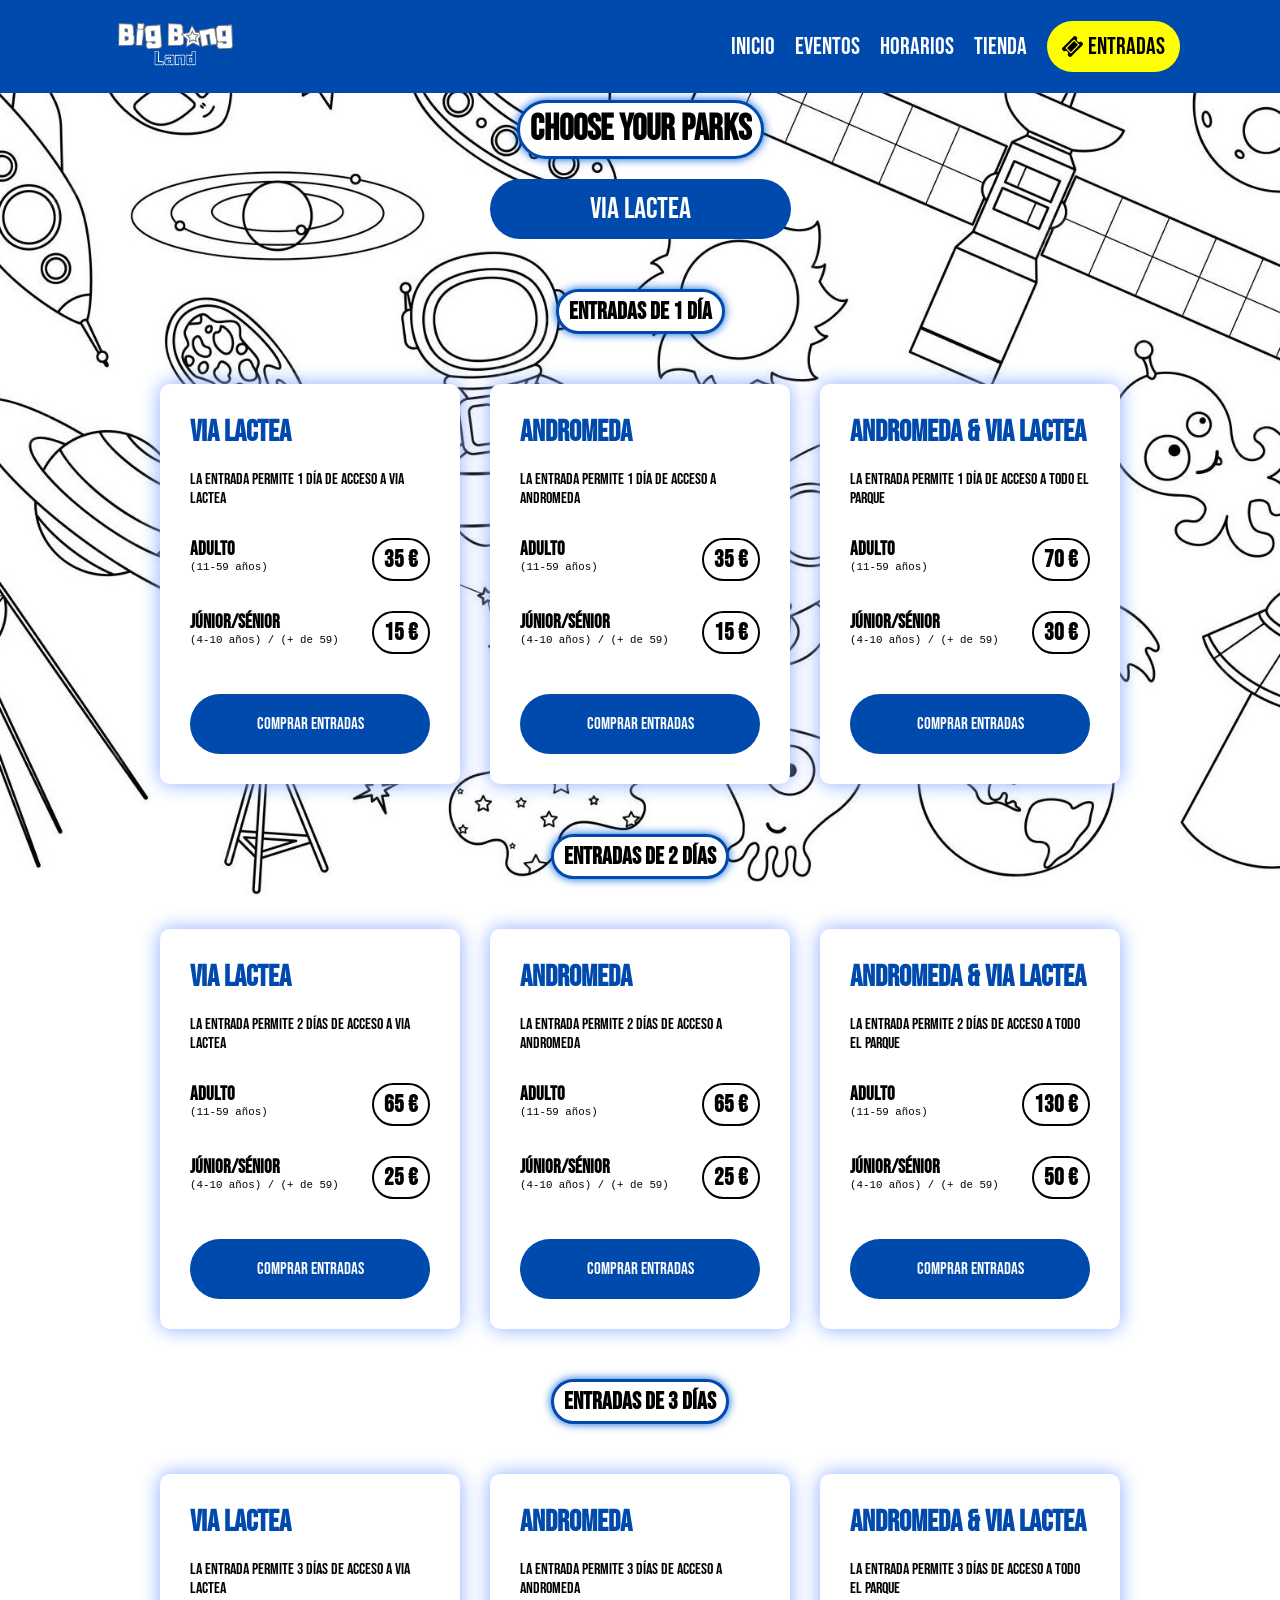
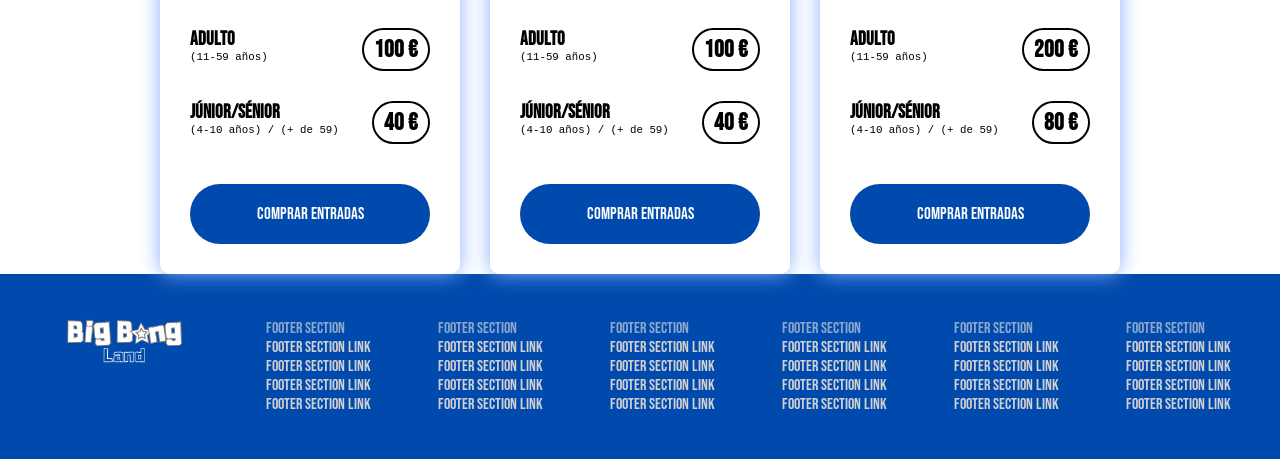
==== entradas.html @ f8db02ae "Merge remote-tracking branch 'origin/feature/Eventos' into develop" ====
<!DOCTYPE html>
<html lang="en">
<head>
  <meta charset="UTF-8" />
  <meta name="viewport" content="width=device-width, initial-scale=1.0" />
  <link rel="stylesheet" href="styles/entradas.css" />
  <link rel="stylesheet" href="styles/main-styles.css">
  <title>Entradas</title>
</head>
<body>
  <header>
    <a href="index.html"><img src="assets/logo/large_transparent.png" alt="Header Logo" class="header-logo"></a>
    <nav>
      <ul>
        <li><a href="index.html">Inicio</a></li>
        <li><a href="eventos.html">Eventos</a></li>
        <li><a href="#">Horarios</a></li>
        <li><a href="#">Tienda</a></li>
        <li class="but-entradas">
          <img src="assets/img/cupon.png" alt="cupon" class="cupon-nav">
          <a href="entradas.html">Entradas</a>
        </li>
      </ul>
    </nav>
  </header>

  <main>
    <section class="parks">
      <h1>Choose your parks</h1>
      <div class="box-selector">
        <p id="Choosed_Park">Via Lactea</p>

        <ul class="selector" id="Park_Selector">
          <li class="item">All parks</li>
          <li class="item choosed">Via Lactea</li>
          <li class="item">Andromeda</li>
        </ul>
      </div>
    </section>

    <section class="todas_entradas">
      <h2>Entradas de 1 día</h2>

      <div class="entradas">

        <div class="entrada">
          <h1>Via Lactea</h1>
          <p>La entrada permite 1 día de acceso a Via Lactea</p>

          <div class="prices">
            <div class="person"><h3>Adulto <h5>(11-59 años)</h5></h3></div>
            <div class="price"><h2>35 €</h2></div>
          </div>

          <div class="prices">
            <div class="person"><h3>Júnior/Sénior <h5>(4-10 años) / (+ de 59)</h5></h3></div>
            <div class="price"><h2>15 €</h2></div>
          </div>

          <button>Comprar entradas</button>
        </div>

        <div class="entrada">
          <h1>Andromeda</h1>
          <p>La entrada permite 1 día de acceso a Andromeda</p>

          <div class="prices">
            <div class="person"><h3>Adulto <h5>(11-59 años)</h5></h3></div>
            <div class="price"><h2>35 €</h2></div>
          </div>

          <div class="prices">
            <div class="person"><h3>Júnior/Sénior <h5>(4-10 años) / (+ de 59)</h5></h3></div>
            <div class="price"><h2>15 €</h2></div>
          </div>

          <button>Comprar entradas</button>
        </div>

        <div class="entrada">
          <h1>Andromeda & Via Lactea</h1>
          <p>La entrada permite 1 día de acceso a todo el parque</p>

          <div class="prices">
            <div class="person"><h3>Adulto <h5>(11-59 años)</h5></h3></div>
            <div class="price"><h2>70 €</h2></div>
          </div>

          <div class="prices">
            <div class="person"><h3>Júnior/Sénior <h5>(4-10 años) / (+ de 59)</h5></h3></div>
            <div class="price"><h2>30 €</h2></div>
          </div>

          <button>Comprar entradas</button>
        </div>
        
      </div>

      <h2>Entradas de 2 días</h2>
      
      <div class="entradas">

        <div class="entrada">
          <h1>Via Lactea</h1>
          <p>La entrada permite 2 días de acceso a Via Lactea</p>

          <div class="prices">
            <div class="person"><h3>Adulto <h5>(11-59 años)</h5></h3></div>
            <div class="price"><h2>65 €</h2></div>
          </div>

          <div class="prices">
            <div class="person"><h3>Júnior/Sénior <h5>(4-10 años) / (+ de 59)</h5></h3></div>
            <div class="price"><h2>25 €</h2></div>
          </div>

          <button>Comprar entradas</button>
        </div>

        <div class="entrada">
          <h1>Andromeda</h1>
          <p>La entrada permite 2 días de acceso a Andromeda</p>

          <div class="prices">
            <div class="person"><h3>Adulto <h5>(11-59 años)</h5></h3></div>
            <div class="price"><h2>65 €</h2></div>
          </div>

          <div class="prices">
            <div class="person"><h3>Júnior/Sénior <h5>(4-10 años) / (+ de 59)</h5></h3></div>
            <div class="price"><h2>25 €</h2></div>
          </div>

          <button>Comprar entradas</button>
        </div>

        <div class="entrada">
          <h1>Andromeda & Via Lactea</h1>
          <p>La entrada permite 2 días de acceso a todo el parque</p>

          <div class="prices">
            <div class="person"><h3>Adulto <h5>(11-59 años)</h5></h3></div>
            <div class="price"><h2>130 €</h2></div>
          </div>

          <div class="prices">
            <div class="person"><h3>Júnior/Sénior <h5>(4-10 años) / (+ de 59)</h5></h3></div>
            <div class="price"><h2>50 €</h2></div>
          </div>

          <button>Comprar entradas</button>
        </div>

      </div>

      <h2>Entradas de 3 días</h2>

      <div class="entradas">

        <div class="entrada">
          <h1>Via Lactea</h1>
          <p>La entrada permite 3 días de acceso a Via Lactea</p>

          <div class="prices">
            <div class="person"><h3>Adulto <h5>(11-59 años)</h5></h3></div>
            <div class="price"><h2>100 €</h2></div>
          </div>

          <div class="prices">
            <div class="person"><h3>Júnior/Sénior <h5>(4-10 años) / (+ de 59)</h5></h3></div>
            <div class="price"><h2>40 €</h2></div>
          </div>

          <button>Comprar entradas</button>
        </div>

        <div class="entrada">
          <h1>Andromeda</h1>
          <p>La entrada permite 3 días de acceso a Andromeda</p>

          <div class="prices">
            <div class="person"><h3>Adulto <h5>(11-59 años)</h5></h3></div>
            <div class="price"><h2>100 €</h2></div>
          </div>

          <div class="prices">
            <div class="person"><h3>Júnior/Sénior <h5>(4-10 años) / (+ de 59)</h5></h3></div>
            <div class="price"><h2>40 €</h2></div>
          </div>

          <button>Comprar entradas</button>
        </div>

        <div class="entrada">
          <h1>Andromeda & Via Lactea</h1>
          <p>La entrada permite 3 días de acceso a todo el parque</p>

          <div class="prices">
            <div class="person"><h3>Adulto <h5>(11-59 años)</h5></h3></div>
            <div class="price"><h2>200 €</h2></div>
          </div>

          <div class="prices">
            <div class="person"><h3>Júnior/Sénior <h5>(4-10 años) / (+ de 59)</h5></h3></div>
            <div class="price"><h2>80 €</h2></div>
          </div>

          <button>Comprar entradas</button>
        </div>
        
      </div>

    </section>
  </main>

  <footer>
    <a href="index2.html"><img src="assets/logo/large_transparent.png" alt="Header Logo" class="header-logo"></a>
        <div class="footer-section">
            <span>FOOTER SECTION</span>
            <a href="#">Footer section link</a>
            <a href="#">Footer section link</a>
            <a href="#">Footer section link</a>
            <a href="#">Footer section link</a>
        </div>
        <div class="footer-section">
            <span>FOOTER SECTION</span>
            <a href="#">Footer section link</a>
            <a href="#">Footer section link</a>
            <a href="#">Footer section link</a>
            <a href="#">Footer section link</a>
        </div>
        <div class="footer-section">
            <span>FOOTER SECTION</span>
            <a href="#">Footer section link</a>
            <a href="#">Footer section link</a>
            <a href="#">Footer section link</a>
            <a href="#">Footer section link</a>
        </div>
        <div class="footer-section">
            <span>FOOTER SECTION</span>
            <a href="#">Footer section link</a>
            <a href="#">Footer section link</a>
            <a href="#">Footer section link</a>
            <a href="#">Footer section link</a>
        </div>
        <div class="footer-section">
            <span>FOOTER SECTION</span>
            <a href="#">Footer section link</a>
            <a href="#">Footer section link</a>
            <a href="#">Footer section link</a>
            <a href="#">Footer section link</a>
        </div>
        <div class="footer-section">
            <span>FOOTER SECTION</span>
            <a href="#">Footer section link</a>
            <a href="#">Footer section link</a>
            <a href="#">Footer section link</a>
            <a href="#">Footer section link</a>
        </div>
  </footer>

  <script src="scripts/script2.js"></script>
</body>
</html>
---- styles/entradas.css ----
@import url('https://fonts.googleapis.com/css2?family=Bebas+Neue&display=swap');

/* Reset básico */
* {
  margin: 0;
  padding: 0;
  box-sizing: border-box;
  list-style: none;
  text-decoration: none;
}

body {
  font-family: "Bebas Neue", sans-serif;
  margin-top: 100px;
  background-image: url("../assets/img/fondo-entradas.jpg");
  background-repeat: repeat;
  background-attachment: fixed;
  background-size: auto 100%;
  background-position: center;
  animation: moverFondo 2000s linear infinite;
}

@keyframes moverFondo {
  from{
    background-position: 0 0;
  }
  to{
    background-position: -30000px -10000px;
  }
}

/* Header */
header {
  position: fixed;
  top: 0;
  left: 0;
  width: 100%;
  z-index: 1000;
  padding: 15px;
  background-color: #004aad;
  display: flex;
  justify-content: space-between;
  align-items: center;
}

header h1 {
  color: #fff;
  font-size: 25px;
}

header nav ul {
  display: flex;
  align-items: center;
  gap: 20px;
}

header nav ul li a {
  color: #fff;
  font-size: 16px;
}

.but-entradas{
  background-color: #FFFF00;
  border-radius: 50px;
  padding: 0 20px;
  display: flex;
  align-items: center;
  gap: 5px;
}

.but-entradas a{
  color: #000;
  margin-block: 6px;
}

.cupon-nav{
  height: 21px;
  width: 21px;
}

/* Main */

main{
  margin-top: 100px;
  display: flex;
  flex-direction: column;
  align-items: center;
}

.parks{
  display: flex;
  flex-direction: column;
  align-items: center;
}

.parks h1, .todas_entradas h2{
  background-color: #fff;
  color: #000;
  border: 3px solid #004aad;
  box-shadow: 0 0 10px #0060dd;
  padding: 5px 10px;
  border-radius: 40px;
} 

/* Eleccion parques */

.box-selector{
  display: flex;
  flex-direction: column;
  align-items: center;
}

#Choosed_Park{
  width: 301px;
  height: 60px;
  margin-top: 20px;
  padding: 10px;
  background-color: #004aad;
  color: #fff;
  border-radius: 50px;
  font-size: 30px;
  transition: all 0.5s;
  cursor: pointer;
  display: flex;
  align-items: center;
  justify-content: center;
}

#Choosed_Park:hover{
  background-color: #0060dd;
  scale: 1.05;
}

.selector{
  display: none;
  align-items: center;
  gap: 60px;
  margin-top: 10px;
}

.item{
  background-color: #5D73A2;
  color: #fff;
  border-radius: 15px;
  width: 301px;
  height: 56px;
  font-size: 30px;
  cursor: pointer;
  transition: all 0.5s;
  display: flex;
  align-items: center;
  justify-content: center;
}

.item:hover{
  scale: 1.05;
}

.selector .choosed{
  border: 3px solid #ffff00;  
}

/* Entradas */

.todas_entradas{
  display: flex;
  flex-direction: column;
  align-items: center;
  gap: 50px;
  margin-top: 50px;
}

.entradas{
  display: flex; 
  align-items: center;
  gap: 30px;
}

.entrada{
  height: 400px;
  width: 300px;
  padding: 30px;
  background-color: #fff;
  box-shadow: 0 0 20px #89aeff;
  border-radius: 10px;
  display: flex;
  flex-direction: column;
  gap: 20px;
}

.entrada h1{
  font-size: 30px;
}

.prices{
  padding-top: 10px;
  display: flex;
  justify-content: space-between;
  gap: 10px;
}

.price h2{
  box-shadow: none;
  color: #000;
  background-color: #fff;
  border: 2px solid black;
}

.person h5{
  font-family: monospace;
  font-weight: 100;
}

.entrada button{
  margin-top: 20px;
  padding: 20px;
  border: none;
  border-radius: 50px;
  font-family: "Bebas Neue", sans-serif;
  font-size: 17px;
  background-color: #004aad;
  color: #fff;
  transition: all 0.5s;
  cursor: pointer;
}

.entrada button:hover{
  background-color: #0060dd;
  scale: 1.05;
}

.colaps{
  padding: 20px 50px;
  border-radius: 30px;
  border: none;
  background-color: #0060dd;
  color: #fff;
  cursor: pointer;
  transition: all 0.5s;
}

.colaps:hover{
  scale: 1.05;
  background-color: #004aad;
}
---- styles/main-styles.css ----
@import url('https://fonts.googleapis.com/css2?family=Bebas+Neue&display=swap');
@font-face {
  font-family: 'Adumu';
  src: url('/assets/fonts/adumu/Adumu.ttf') format('truetype');
  font-weight: normal;
  font-style: normal;
}

.but-entradas{
  background-color: #FFFF00;
  border-radius: 50px;
  padding: 0 20px;
  display: flex;
  align-items: center;
  gap: 5px;
}

.but-entradas a{
  color: #000;
  margin-block: 6px;
}

.cupon-nav{
  height: 21px;
  width: 21px;
}

/* Variables CSS */
:root {
  --main-color: #004aad;
  --main-buttton-color: #004aad;
  --hover-button-color: #0060dd;
  --clear-gray: rgb(202, 202, 202);
  --yellow: #ffff00;
  --text-gray: rgb(209, 209, 209);
  --blue-gray: #8DA8CC;
}

.white {
  color: #fff;
}

.transparent {
  background-color: transparent;
  transition: background-color .3s;
}

/* Reset básico */
* {
  margin: 0;
  padding: 0;
  box-sizing: border-box;
  list-style: none;
  text-decoration: none;
  font-family: "Bebas Neue", sans-serif;
}

.header-logo {
  width: 150px;
}

/* Clases reutilizables */

/* Header */
header {
  position: fixed;
  top: 0;
  left: 0;
  width: 100%;
  z-index: 1000;
  padding: 15px 100px;
  background-color: var(--main-color);
  display: flex;
  justify-content: space-between;
  align-items: center;
  transition: background-color .3s;
}

h1 {
  color: var(--main-color);
  font-size: 36px;
}

header h1 {
  color: #fff;
  font-size: 25px;
}

header nav ul {
  display: flex;
  align-items: center;
  gap: 20px;
}

header nav ul li a {
  color: #fff;
  font-size: 24px;
}

.header-link-marked {
  color: var(--yellow);
}

.but-entradas{
  background-color: #FFFF00;
  border-radius: 50px;
  padding: 5px 15px;
  display: flex;
  align-items: center;
  gap: 5px;
  color: #000;
  font-size: 24px;
  margin-block: 6px;
  transition: all 0.3s;
}

.but-entradas-checked{
  background-color: var(--hover-button-color);
  color: white;
  transition: all 0.3s;
}

.cupon-nav{
  height: 21px;
  width: 21px;
}

/* Footer */
footer {
  display: flex;
  flex-direction: row;
  background-color: var(--main-color);
  padding: 45px 15px;
  display: flex;
  justify-content: space-around;
  align-items: start;
}

.footer-section {
  display: flex;
  flex-direction: column;
}

.footer-section span {
  color: var(--blue-gray);
}

.footer-section a {
  color: var(--text-gray);
}

.button{
  padding: 15px 25px;
  font-weight: 500;
  text-align: center;
  border-radius: 15px;
  border: none;
  font-size: 25px;
  background-color: var(--main-buttton-color);
  color: #fff;
  cursor: pointer;
  transition: all 0.3s;
}
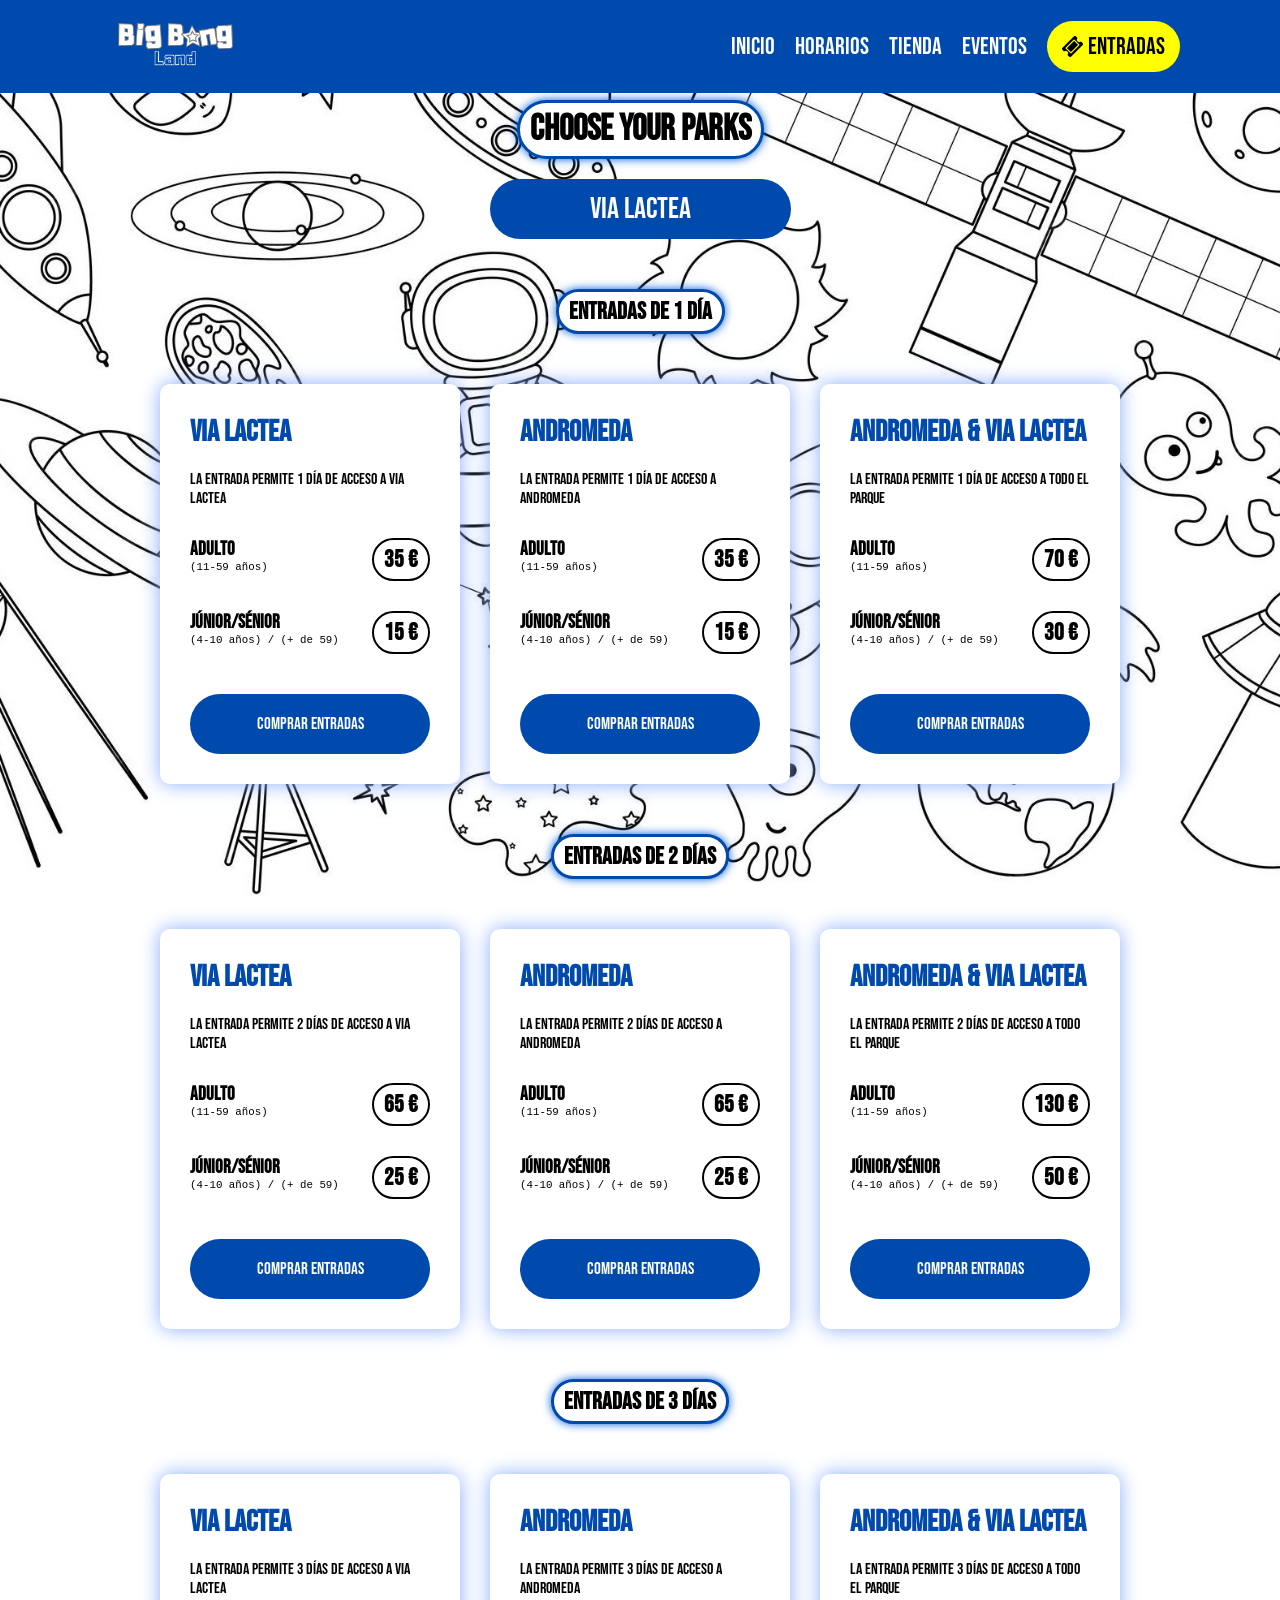
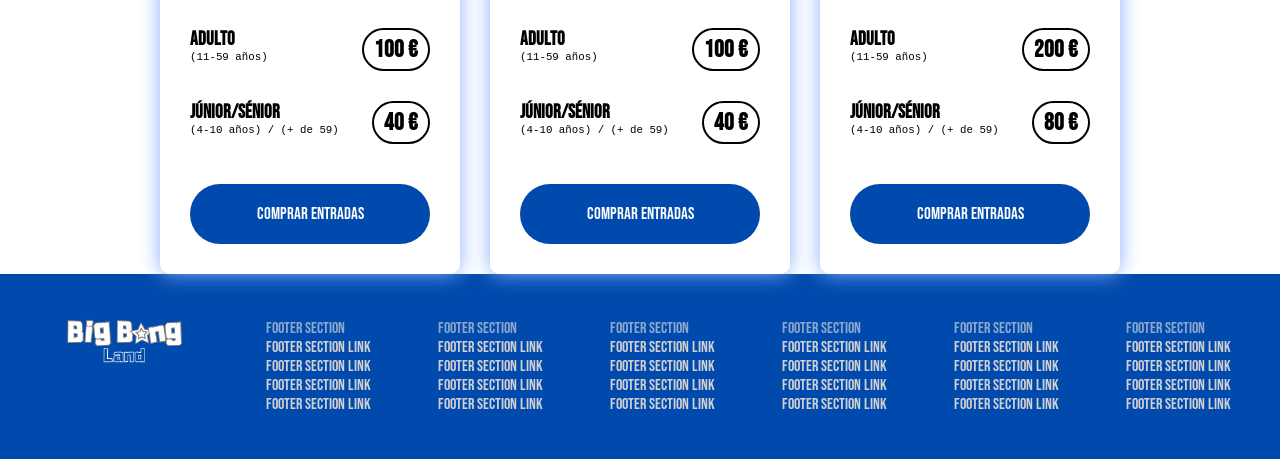
==== commit a03ca8c0: "Merge remote-tracking branch 'origin/develop' into feature/Landing" ====
--- a/entradas.html
+++ b/entradas.html
@@ -13,9 +13,9 @@
     <nav>
       <ul>
         <li><a href="index.html">Inicio</a></li>
+        <li><a href="horarios.html">Horarios</a></li>
+        <li><a href="tienda.html">Tienda</a></li>
         <li><a href="eventos.html">Eventos</a></li>
-        <li><a href="#">Horarios</a></li>
-        <li><a href="#">Tienda</a></li>
         <li class="but-entradas">
           <img src="assets/img/cupon.png" alt="cupon" class="cupon-nav">
           <a href="entradas.html">Entradas</a>
--- a/styles/entradas.css
+++ b/styles/entradas.css
@@ -59,20 +59,6 @@
   font-size: 16px;
 }
 
-.but-entradas{
-  background-color: #FFFF00;
-  border-radius: 50px;
-  padding: 0 20px;
-  display: flex;
-  align-items: center;
-  gap: 5px;
-}
-
-.but-entradas a{
-  color: #000;
-  margin-block: 6px;
-}
-
 .cupon-nav{
   height: 21px;
   width: 21px;
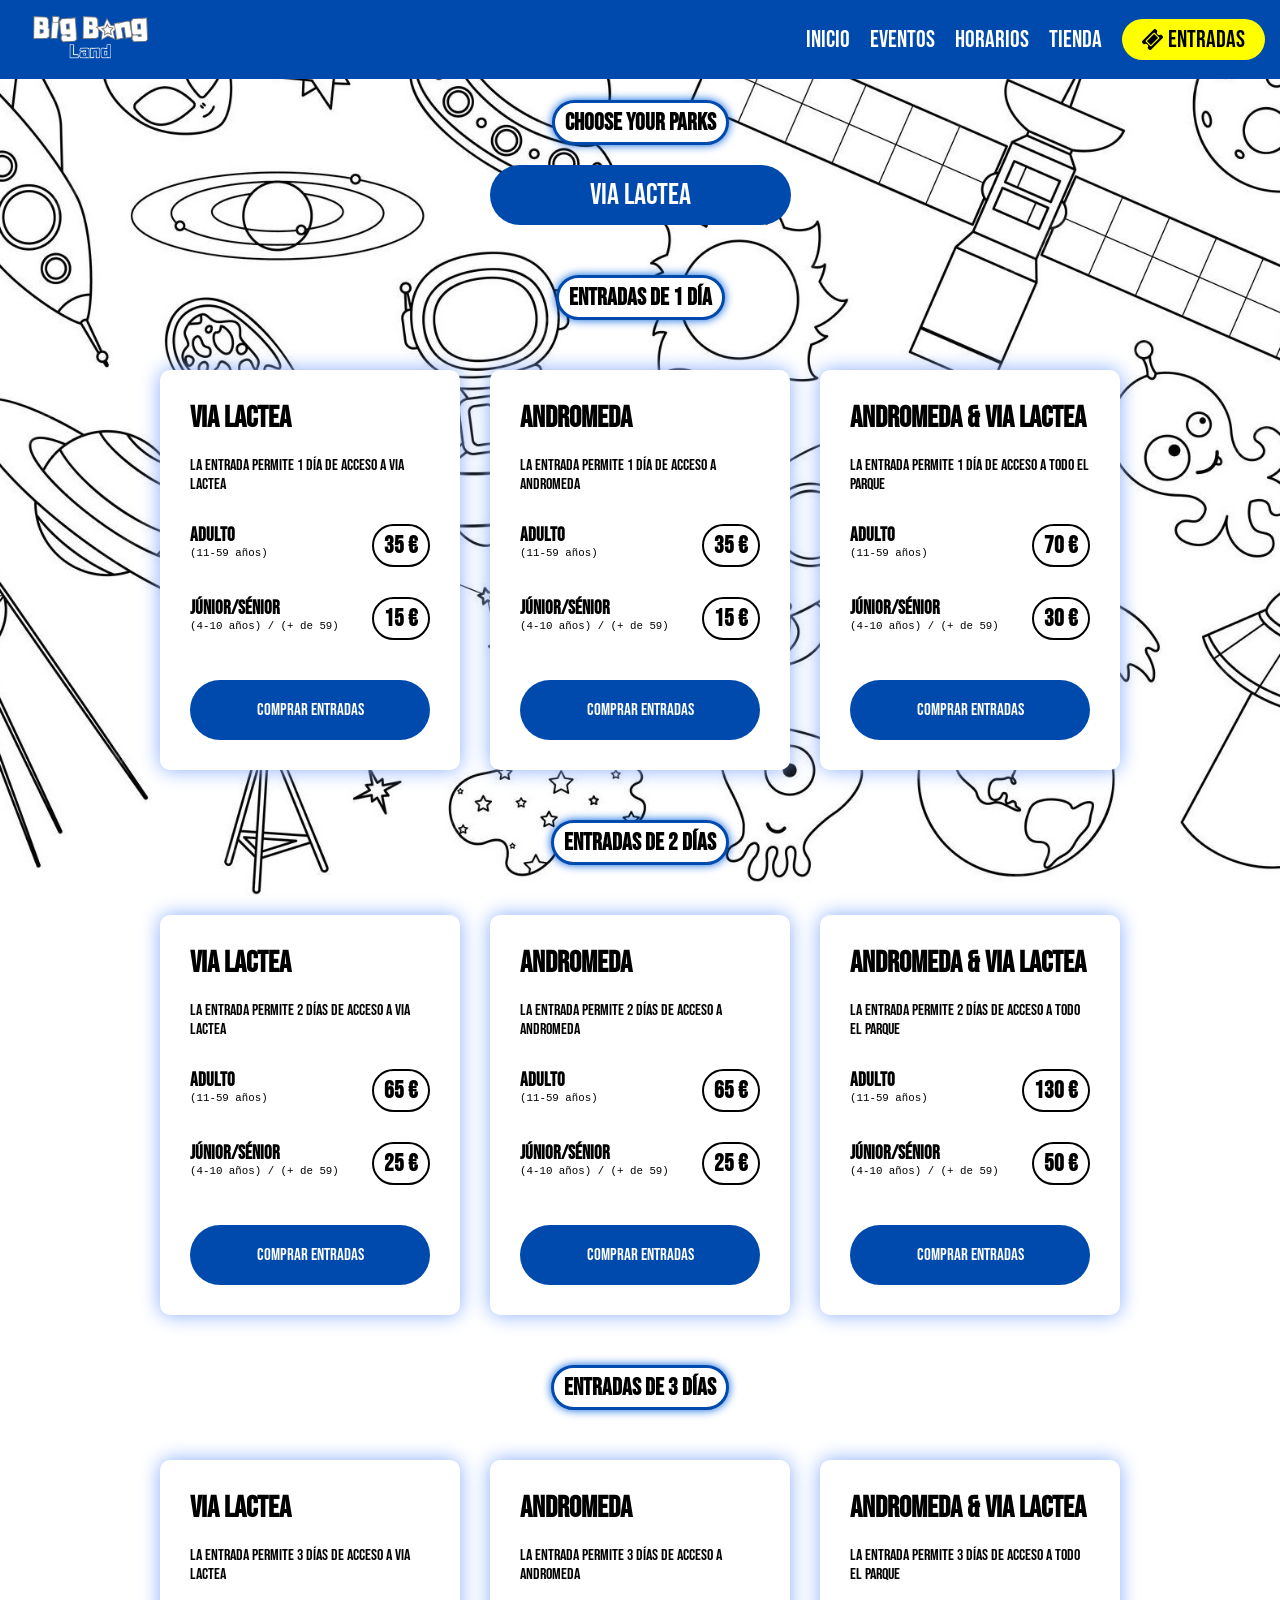
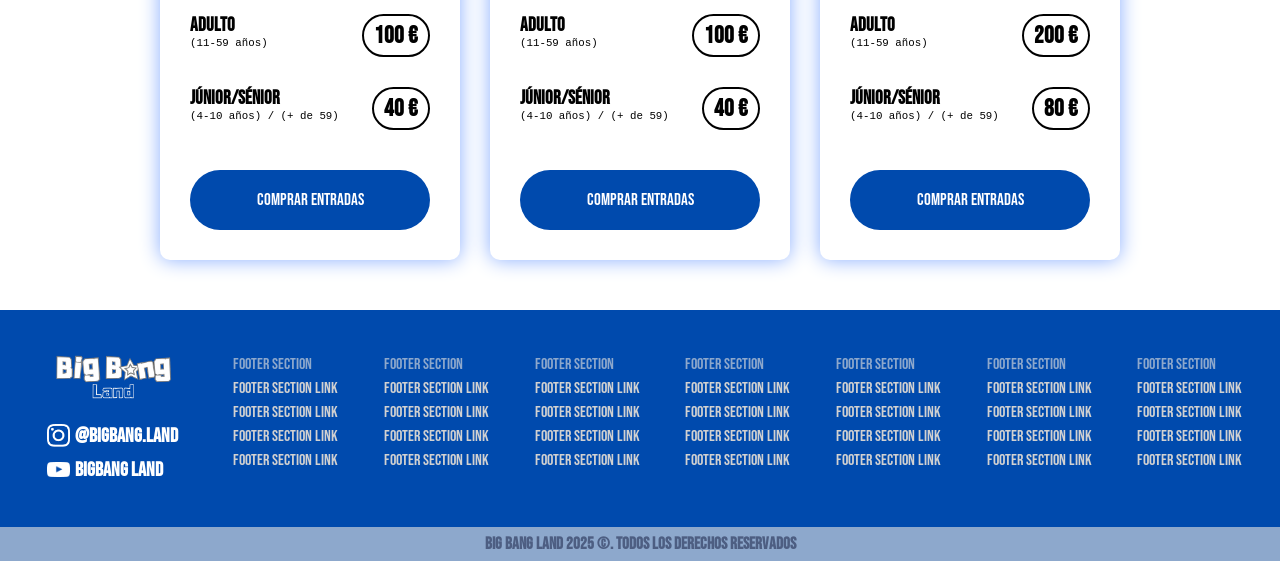
==== commit 6d7c34d9: "Footer en entradas y css en main" ====
--- a/entradas.html
+++ b/entradas.html
@@ -13,9 +13,9 @@
     <nav>
       <ul>
         <li><a href="index.html">Inicio</a></li>
+        <li><a href="eventos.html">Eventos</a></li>
         <li><a href="horarios.html">Horarios</a></li>
         <li><a href="tienda.html">Tienda</a></li>
-        <li><a href="eventos.html">Eventos</a></li>
         <li class="but-entradas">
           <img src="assets/img/cupon.png" alt="cupon" class="cupon-nav">
           <a href="entradas.html">Entradas</a>
@@ -214,49 +214,76 @@
   </main>
 
   <footer>
-    <a href="index2.html"><img src="assets/logo/large_transparent.png" alt="Header Logo" class="header-logo"></a>
-        <div class="footer-section">
-            <span>FOOTER SECTION</span>
-            <a href="#">Footer section link</a>
-            <a href="#">Footer section link</a>
-            <a href="#">Footer section link</a>
-            <a href="#">Footer section link</a>
-        </div>
-        <div class="footer-section">
-            <span>FOOTER SECTION</span>
-            <a href="#">Footer section link</a>
-            <a href="#">Footer section link</a>
-            <a href="#">Footer section link</a>
-            <a href="#">Footer section link</a>
-        </div>
-        <div class="footer-section">
-            <span>FOOTER SECTION</span>
-            <a href="#">Footer section link</a>
-            <a href="#">Footer section link</a>
-            <a href="#">Footer section link</a>
-            <a href="#">Footer section link</a>
-        </div>
-        <div class="footer-section">
-            <span>FOOTER SECTION</span>
-            <a href="#">Footer section link</a>
-            <a href="#">Footer section link</a>
-            <a href="#">Footer section link</a>
-            <a href="#">Footer section link</a>
-        </div>
-        <div class="footer-section">
-            <span>FOOTER SECTION</span>
-            <a href="#">Footer section link</a>
-            <a href="#">Footer section link</a>
-            <a href="#">Footer section link</a>
-            <a href="#">Footer section link</a>
-        </div>
-        <div class="footer-section">
-            <span>FOOTER SECTION</span>
-            <a href="#">Footer section link</a>
-            <a href="#">Footer section link</a>
-            <a href="#">Footer section link</a>
-            <a href="#">Footer section link</a>
-        </div>
+    <div class="sec-1">
+      <div class="logo">
+        <a href="index.html"><img src="assets/logo/large_transparent.png" alt="Header Logo" class="header-logo"></a>
+        <div class="social_list">
+          <div class="social">
+            <img src="assets/img/Ig.png" alt="Ig" class="social-logo">
+            <h2>@BIGBANG.LAND</h2>
+          </div>
+
+          <div class="social">
+            <img src="assets/img/Youtube.png" alt="Ig" class="social-logo">
+            <h2>BIGBANG LAND</h2>
+          </div>
+        </div>
+      </div>
+
+      <div class="footer-section">
+        <span>FOOTER SECTION</span>
+        <a href="#">Footer section link</a>
+        <a href="#">Footer section link</a>
+        <a href="#">Footer section link</a>
+        <a href="#">Footer section link</a>
+      </div>
+      <div class="footer-section">
+        <span>FOOTER SECTION</span>
+        <a href="#">Footer section link</a>
+        <a href="#">Footer section link</a>
+        <a href="#">Footer section link</a>
+        <a href="#">Footer section link</a>
+      </div>
+      <div class="footer-section">
+        <span>FOOTER SECTION</span>
+        <a href="#">Footer section link</a>
+        <a href="#">Footer section link</a>
+        <a href="#">Footer section link</a>
+        <a href="#">Footer section link</a>
+      </div>
+      <div class="footer-section">
+        <span>FOOTER SECTION</span>
+        <a href="#">Footer section link</a>
+        <a href="#">Footer section link</a>
+        <a href="#">Footer section link</a>
+        <a href="#">Footer section link</a>
+      </div>
+      <div class="footer-section">
+        <span>FOOTER SECTION</span>
+        <a href="#">Footer section link</a>
+        <a href="#">Footer section link</a>
+        <a href="#">Footer section link</a>
+        <a href="#">Footer section link</a>
+      </div>
+      <div class="footer-section">
+        <span>FOOTER SECTION</span>
+        <a href="#">Footer section link</a>
+        <a href="#">Footer section link</a>
+        <a href="#">Footer section link</a>
+        <a href="#">Footer section link</a>
+      </div>
+      <div class="footer-section">
+        <span>FOOTER SECTION</span>
+        <a href="#">Footer section link</a>
+        <a href="#">Footer section link</a>
+        <a href="#">Footer section link</a>
+        <a href="#">Footer section link</a>
+      </div>
+    </div>
+
+    <div class="sec-2">
+      <h2>BIG BANG LAND 2025 ©. Todos los derechos reservados</h2>
+    </div>
   </footer>
 
   <script src="scripts/script2.js"></script>
--- a/styles/main-styles.css
+++ b/styles/main-styles.css
@@ -28,21 +28,11 @@
 /* Variables CSS */
 :root {
   --main-color: #004aad;
-  --main-buttton-color: #004aad;
-  --hover-button-color: #0060dd;
+  --main-buttton-color: rgb(0, 0, 189);
   --clear-gray: rgb(202, 202, 202);
   --yellow: #ffff00;
   --text-gray: rgb(209, 209, 209);
   --blue-gray: #8DA8CC;
-}
-
-.white {
-  color: #fff;
-}
-
-.transparent {
-  background-color: transparent;
-  transition: background-color .3s;
 }
 
 /* Reset básico */
@@ -68,17 +58,11 @@
   left: 0;
   width: 100%;
   z-index: 1000;
-  padding: 15px 100px;
+  padding: 15px;
   background-color: var(--main-color);
   display: flex;
   justify-content: space-between;
   align-items: center;
-  transition: background-color .3s;
-}
-
-h1 {
-  color: var(--main-color);
-  font-size: 36px;
 }
 
 header h1 {
@@ -104,20 +88,15 @@
 .but-entradas{
   background-color: #FFFF00;
   border-radius: 50px;
-  padding: 5px 15px;
-  display: flex;
-  align-items: center;
-  gap: 5px;
+  padding: 0 20px;
+  display: flex;
+  align-items: center;
+  gap: 5px;
+}
+
+.but-entradas a{
   color: #000;
-  font-size: 24px;
   margin-block: 6px;
-  transition: all 0.3s;
-}
-
-.but-entradas-checked{
-  background-color: var(--hover-button-color);
-  color: white;
-  transition: all 0.3s;
 }
 
 .cupon-nav{
@@ -126,19 +105,34 @@
 }
 
 /* Footer */
-footer {
+.sec-1 {
   display: flex;
   flex-direction: row;
   background-color: var(--main-color);
   padding: 45px 15px;
   display: flex;
+  margin-top: 50px;
   justify-content: space-around;
   align-items: start;
 }
 
+.sec-2{
+  display: flex;
+  justify-content: center;
+  align-items: center;
+  background-color: var(--blue-gray);
+  padding: 7px;
+}
+
+.sec-2 h2{
+  color: #4D5E82;
+  font-size: 17px;
+}
+
 .footer-section {
   display: flex;
   flex-direction: column;
+  gap: 5px;
 }
 
 .footer-section span {
@@ -149,15 +143,105 @@
   color: var(--text-gray);
 }
 
+.logo{
+  display: flex;
+  flex-direction: column;
+  align-items: center;
+  gap: 20px;
+}
+
+.social_list{
+  display: flex;
+  flex-direction: column;
+  gap: 10px;
+}
+
+.social{
+  display: flex;
+  align-items: center;
+  gap: 5px;
+}
+
+.social h2{
+  color: #fff;
+  font-size: 20px;
+}
+
+.social-logo{
+  width: 23px;
+}
+
+/* Hero section */
+  
+.hero-section{
+    background-image: url("/assets/img/fondo principal.jpg");
+    background-repeat: none;
+    background-position: center;
+    max-width: 100%;
+    height: 80vh;
+}
+
+.effect{
+    max-width: 100%;
+    height: 100%;
+    background-color: rgba(0, 0, 0, 0.3);
+    color: #fff;
+    display: flex;
+    align-items: center;
+    justify-content: center;
+    gap: 400px;
+    padding-top: 50px;
+}
+
+.descuento {
+  display: flex;
+  flex-direction: column;
+  gap: 20px;
+}
+
+.descuento h1{
+  font-size: 60px;
+}
+
+.offer-mark {
+  background-color: yellow;
+  color: black;
+  text-align: center;
+  border-radius: 5px;
+}
+
 .button{
-  padding: 15px 25px;
-  font-weight: 500;
-  text-align: center;
-  border-radius: 15px;
+    padding: 15px 25px;
+    font-weight: 500;
+    text-align: center;
+    border-radius: 15px;
+    border: none;
+    font-size: 25px;
+    background-color: var(--main-buttton-color);
+    color: #fff;
+    cursor: pointer;
+    transition: all 0.3s;
+}
+
+.button:hover{
+    background-color: #fff;
+    color: var(--main-color);
+    transition: all 0.3s;
+}
+
+.datos{
+  background-color: var(--main-color);
+  display: flex;
+  flex-direction: column;
+  border-radius: 30px;
+}
+
+.datos h2{
+  padding: 15px;
+  border-bottom: solid 1px #ffffffa3;
+  font-size: 25px;
+}
+
+.datos h2:last-child{
   border: none;
-  font-size: 25px;
-  background-color: var(--main-buttton-color);
-  color: #fff;
-  cursor: pointer;
-  transition: all 0.3s;
 }
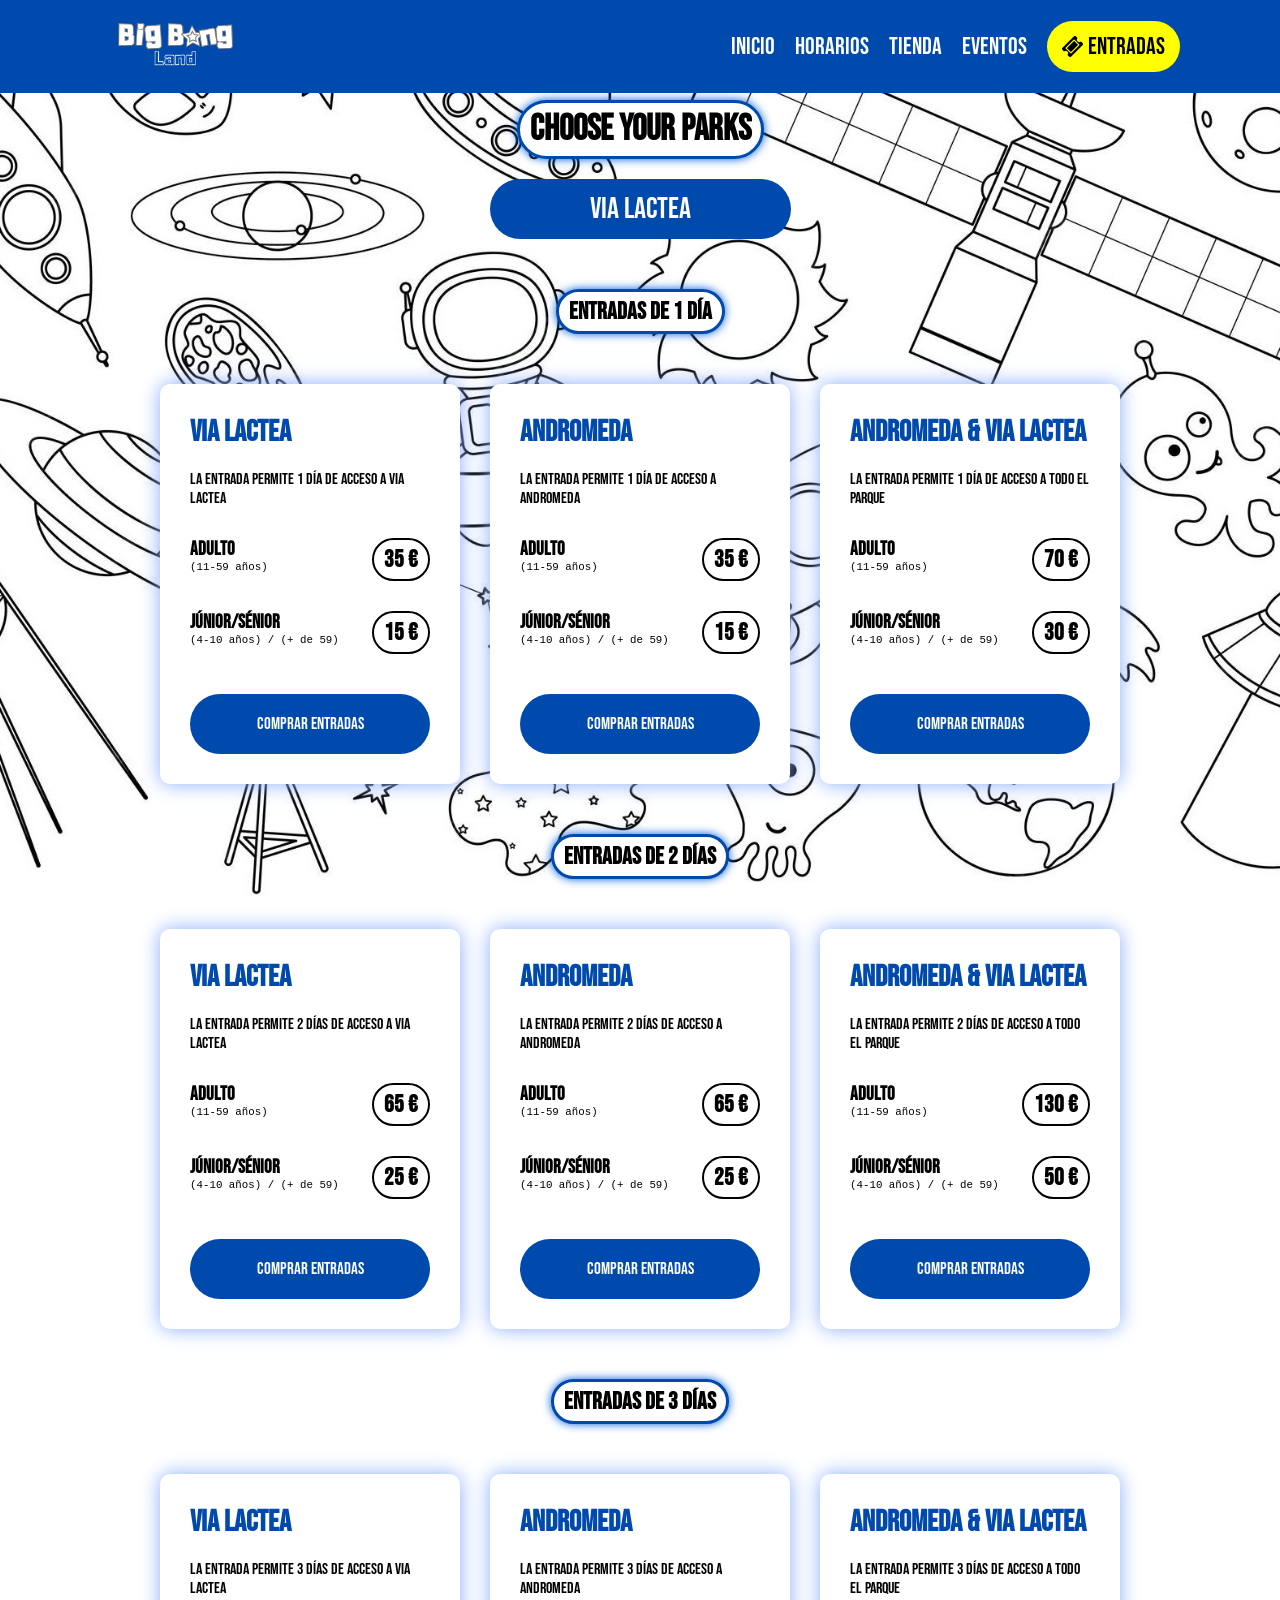
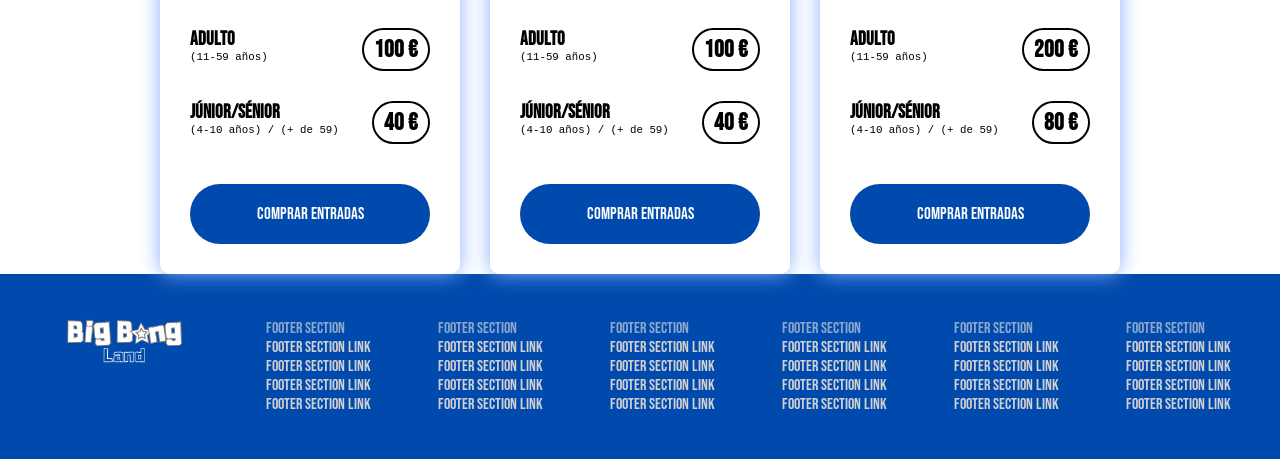
==== commit ee0705aa: "Merge branch 'feature/Landing' into develop" ====
--- a/entradas.html
+++ b/entradas.html
@@ -13,9 +13,9 @@
     <nav>
       <ul>
         <li><a href="index.html">Inicio</a></li>
-        <li><a href="eventos.html">Eventos</a></li>
         <li><a href="horarios.html">Horarios</a></li>
         <li><a href="tienda.html">Tienda</a></li>
+        <li><a href="eventos.html">Eventos</a></li>
         <li class="but-entradas">
           <img src="assets/img/cupon.png" alt="cupon" class="cupon-nav">
           <a href="entradas.html">Entradas</a>
@@ -214,76 +214,49 @@
   </main>
 
   <footer>
-    <div class="sec-1">
-      <div class="logo">
-        <a href="index.html"><img src="assets/logo/large_transparent.png" alt="Header Logo" class="header-logo"></a>
-        <div class="social_list">
-          <div class="social">
-            <img src="assets/img/Ig.png" alt="Ig" class="social-logo">
-            <h2>@BIGBANG.LAND</h2>
-          </div>
-
-          <div class="social">
-            <img src="assets/img/Youtube.png" alt="Ig" class="social-logo">
-            <h2>BIGBANG LAND</h2>
-          </div>
-        </div>
-      </div>
-
-      <div class="footer-section">
-        <span>FOOTER SECTION</span>
-        <a href="#">Footer section link</a>
-        <a href="#">Footer section link</a>
-        <a href="#">Footer section link</a>
-        <a href="#">Footer section link</a>
-      </div>
-      <div class="footer-section">
-        <span>FOOTER SECTION</span>
-        <a href="#">Footer section link</a>
-        <a href="#">Footer section link</a>
-        <a href="#">Footer section link</a>
-        <a href="#">Footer section link</a>
-      </div>
-      <div class="footer-section">
-        <span>FOOTER SECTION</span>
-        <a href="#">Footer section link</a>
-        <a href="#">Footer section link</a>
-        <a href="#">Footer section link</a>
-        <a href="#">Footer section link</a>
-      </div>
-      <div class="footer-section">
-        <span>FOOTER SECTION</span>
-        <a href="#">Footer section link</a>
-        <a href="#">Footer section link</a>
-        <a href="#">Footer section link</a>
-        <a href="#">Footer section link</a>
-      </div>
-      <div class="footer-section">
-        <span>FOOTER SECTION</span>
-        <a href="#">Footer section link</a>
-        <a href="#">Footer section link</a>
-        <a href="#">Footer section link</a>
-        <a href="#">Footer section link</a>
-      </div>
-      <div class="footer-section">
-        <span>FOOTER SECTION</span>
-        <a href="#">Footer section link</a>
-        <a href="#">Footer section link</a>
-        <a href="#">Footer section link</a>
-        <a href="#">Footer section link</a>
-      </div>
-      <div class="footer-section">
-        <span>FOOTER SECTION</span>
-        <a href="#">Footer section link</a>
-        <a href="#">Footer section link</a>
-        <a href="#">Footer section link</a>
-        <a href="#">Footer section link</a>
-      </div>
-    </div>
-
-    <div class="sec-2">
-      <h2>BIG BANG LAND 2025 ©. Todos los derechos reservados</h2>
-    </div>
+    <a href="index2.html"><img src="assets/logo/large_transparent.png" alt="Header Logo" class="header-logo"></a>
+        <div class="footer-section">
+            <span>FOOTER SECTION</span>
+            <a href="#">Footer section link</a>
+            <a href="#">Footer section link</a>
+            <a href="#">Footer section link</a>
+            <a href="#">Footer section link</a>
+        </div>
+        <div class="footer-section">
+            <span>FOOTER SECTION</span>
+            <a href="#">Footer section link</a>
+            <a href="#">Footer section link</a>
+            <a href="#">Footer section link</a>
+            <a href="#">Footer section link</a>
+        </div>
+        <div class="footer-section">
+            <span>FOOTER SECTION</span>
+            <a href="#">Footer section link</a>
+            <a href="#">Footer section link</a>
+            <a href="#">Footer section link</a>
+            <a href="#">Footer section link</a>
+        </div>
+        <div class="footer-section">
+            <span>FOOTER SECTION</span>
+            <a href="#">Footer section link</a>
+            <a href="#">Footer section link</a>
+            <a href="#">Footer section link</a>
+            <a href="#">Footer section link</a>
+        </div>
+        <div class="footer-section">
+            <span>FOOTER SECTION</span>
+            <a href="#">Footer section link</a>
+            <a href="#">Footer section link</a>
+            <a href="#">Footer section link</a>
+            <a href="#">Footer section link</a>
+        </div>
+        <div class="footer-section">
+            <span>FOOTER SECTION</span>
+            <a href="#">Footer section link</a>
+            <a href="#">Footer section link</a>
+            <a href="#">Footer section link</a>
+            <a href="#">Footer section link</a>
+        </div>
   </footer>
 
   <script src="scripts/script2.js"></script>
--- a/styles/main-styles.css
+++ b/styles/main-styles.css
@@ -28,11 +28,21 @@
 /* Variables CSS */
 :root {
   --main-color: #004aad;
-  --main-buttton-color: rgb(0, 0, 189);
+  --main-buttton-color: #004aad;
+  --hover-button-color: #0060dd;
   --clear-gray: rgb(202, 202, 202);
   --yellow: #ffff00;
   --text-gray: rgb(209, 209, 209);
   --blue-gray: #8DA8CC;
+}
+
+.white {
+  color: #fff;
+}
+
+.transparent {
+  background-color: transparent;
+  transition: background-color .3s;
 }
 
 /* Reset básico */
@@ -58,11 +68,17 @@
   left: 0;
   width: 100%;
   z-index: 1000;
-  padding: 15px;
+  padding: 15px 100px;
   background-color: var(--main-color);
   display: flex;
   justify-content: space-between;
   align-items: center;
+  transition: background-color .3s;
+}
+
+h1 {
+  color: var(--main-color);
+  font-size: 36px;
 }
 
 header h1 {
@@ -88,15 +104,20 @@
 .but-entradas{
   background-color: #FFFF00;
   border-radius: 50px;
-  padding: 0 20px;
+  padding: 5px 15px;
   display: flex;
   align-items: center;
   gap: 5px;
+  color: #000;
+  font-size: 24px;
+  margin-block: 6px;
+  transition: all 0.3s;
 }
 
-.but-entradas a{
-  color: #000;
-  margin-block: 6px;
+.but-entradas-checked{
+  background-color: var(--hover-button-color);
+  color: white;
+  transition: all 0.3s;
 }
 
 .cupon-nav{
@@ -105,34 +126,19 @@
 }
 
 /* Footer */
-.sec-1 {
+footer {
   display: flex;
   flex-direction: row;
   background-color: var(--main-color);
   padding: 45px 15px;
   display: flex;
-  margin-top: 50px;
   justify-content: space-around;
   align-items: start;
-}
-
-.sec-2{
-  display: flex;
-  justify-content: center;
-  align-items: center;
-  background-color: var(--blue-gray);
-  padding: 7px;
-}
-
-.sec-2 h2{
-  color: #4D5E82;
-  font-size: 17px;
 }
 
 .footer-section {
   display: flex;
   flex-direction: column;
-  gap: 5px;
 }
 
 .footer-section span {
@@ -143,105 +149,15 @@
   color: var(--text-gray);
 }
 
-.logo{
-  display: flex;
-  flex-direction: column;
-  align-items: center;
-  gap: 20px;
-}
-
-.social_list{
-  display: flex;
-  flex-direction: column;
-  gap: 10px;
-}
-
-.social{
-  display: flex;
-  align-items: center;
-  gap: 5px;
-}
-
-.social h2{
+.button{
+  padding: 15px 25px;
+  font-weight: 500;
+  text-align: center;
+  border-radius: 15px;
+  border: none;
+  font-size: 25px;
+  background-color: var(--main-buttton-color);
   color: #fff;
-  font-size: 20px;
-}
-
-.social-logo{
-  width: 23px;
-}
-
-/* Hero section */
-  
-.hero-section{
-    background-image: url("/assets/img/fondo principal.jpg");
-    background-repeat: none;
-    background-position: center;
-    max-width: 100%;
-    height: 80vh;
-}
-
-.effect{
-    max-width: 100%;
-    height: 100%;
-    background-color: rgba(0, 0, 0, 0.3);
-    color: #fff;
-    display: flex;
-    align-items: center;
-    justify-content: center;
-    gap: 400px;
-    padding-top: 50px;
-}
-
-.descuento {
-  display: flex;
-  flex-direction: column;
-  gap: 20px;
-}
-
-.descuento h1{
-  font-size: 60px;
-}
-
-.offer-mark {
-  background-color: yellow;
-  color: black;
-  text-align: center;
-  border-radius: 5px;
-}
-
-.button{
-    padding: 15px 25px;
-    font-weight: 500;
-    text-align: center;
-    border-radius: 15px;
-    border: none;
-    font-size: 25px;
-    background-color: var(--main-buttton-color);
-    color: #fff;
-    cursor: pointer;
-    transition: all 0.3s;
-}
-
-.button:hover{
-    background-color: #fff;
-    color: var(--main-color);
-    transition: all 0.3s;
-}
-
-.datos{
-  background-color: var(--main-color);
-  display: flex;
-  flex-direction: column;
-  border-radius: 30px;
-}
-
-.datos h2{
-  padding: 15px;
-  border-bottom: solid 1px #ffffffa3;
-  font-size: 25px;
-}
-
-.datos h2:last-child{
-  border: none;
+  cursor: pointer;
+  transition: all 0.3s;
 }
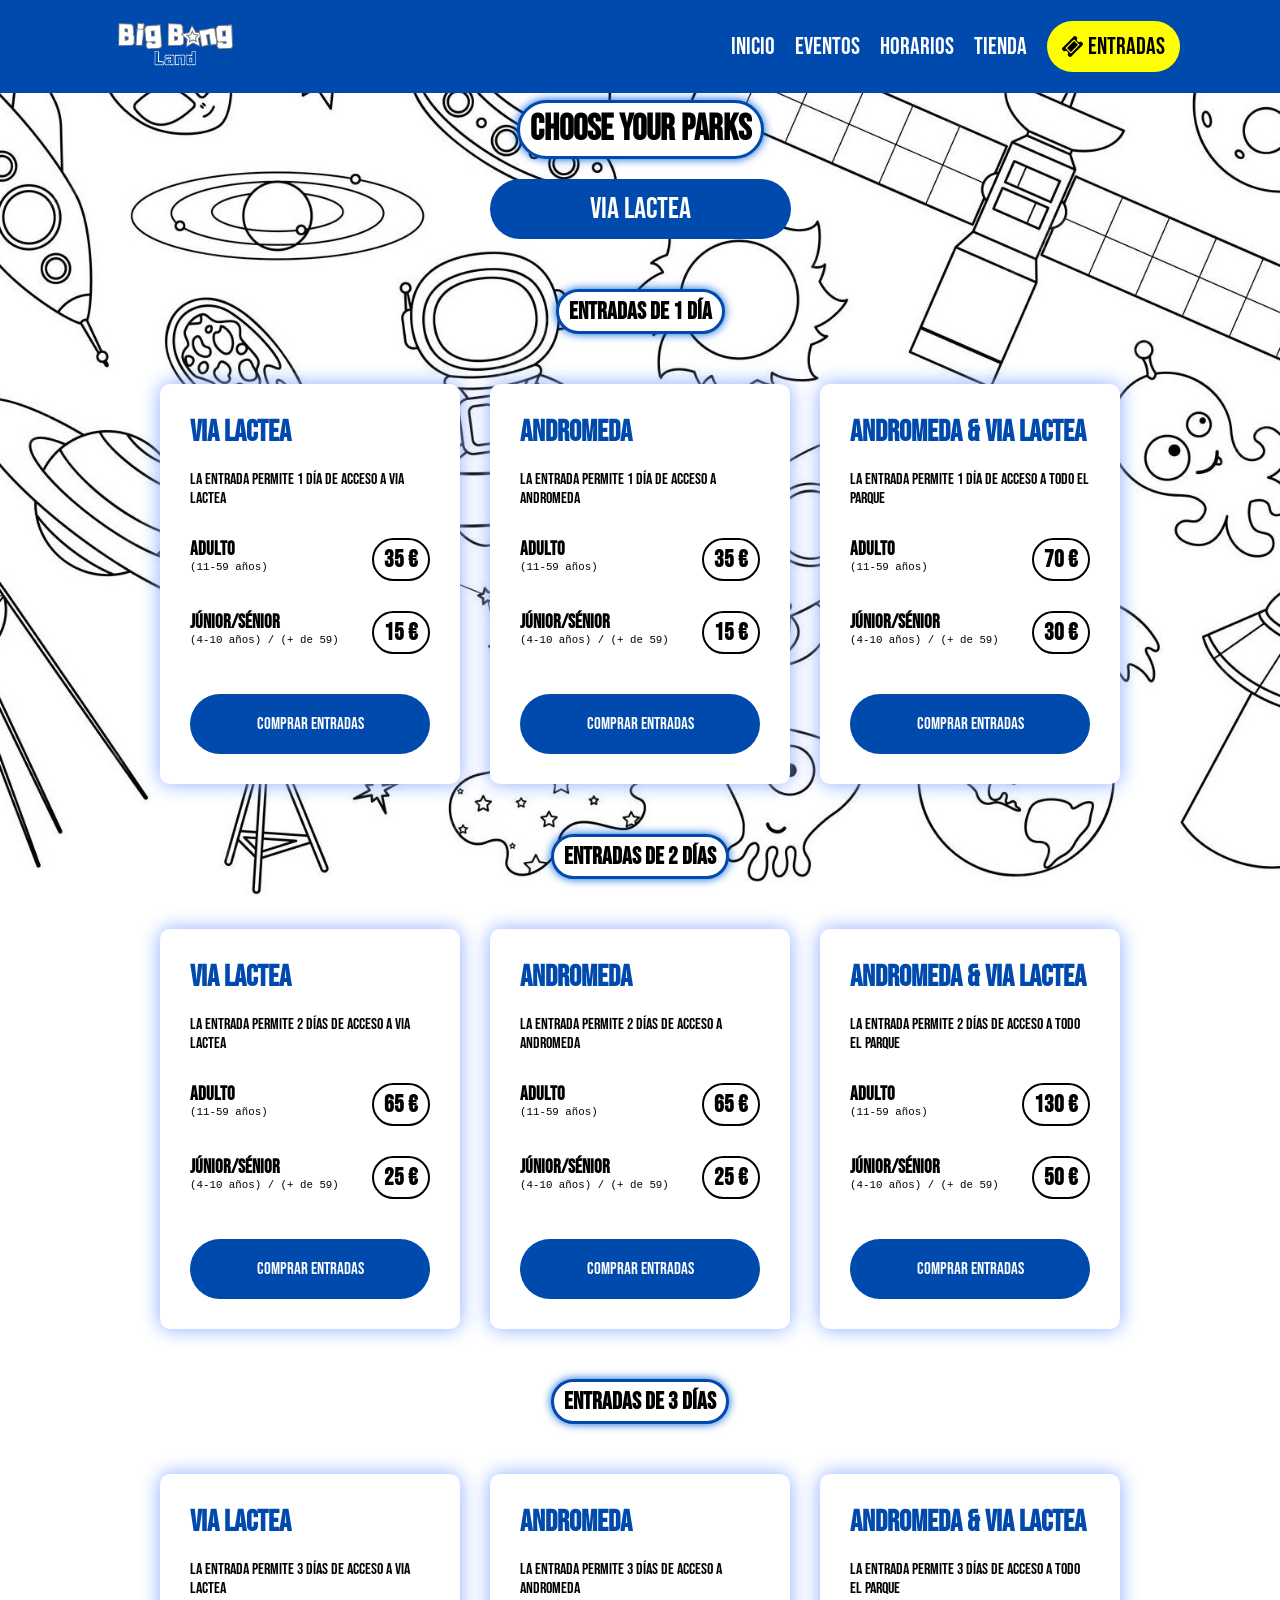
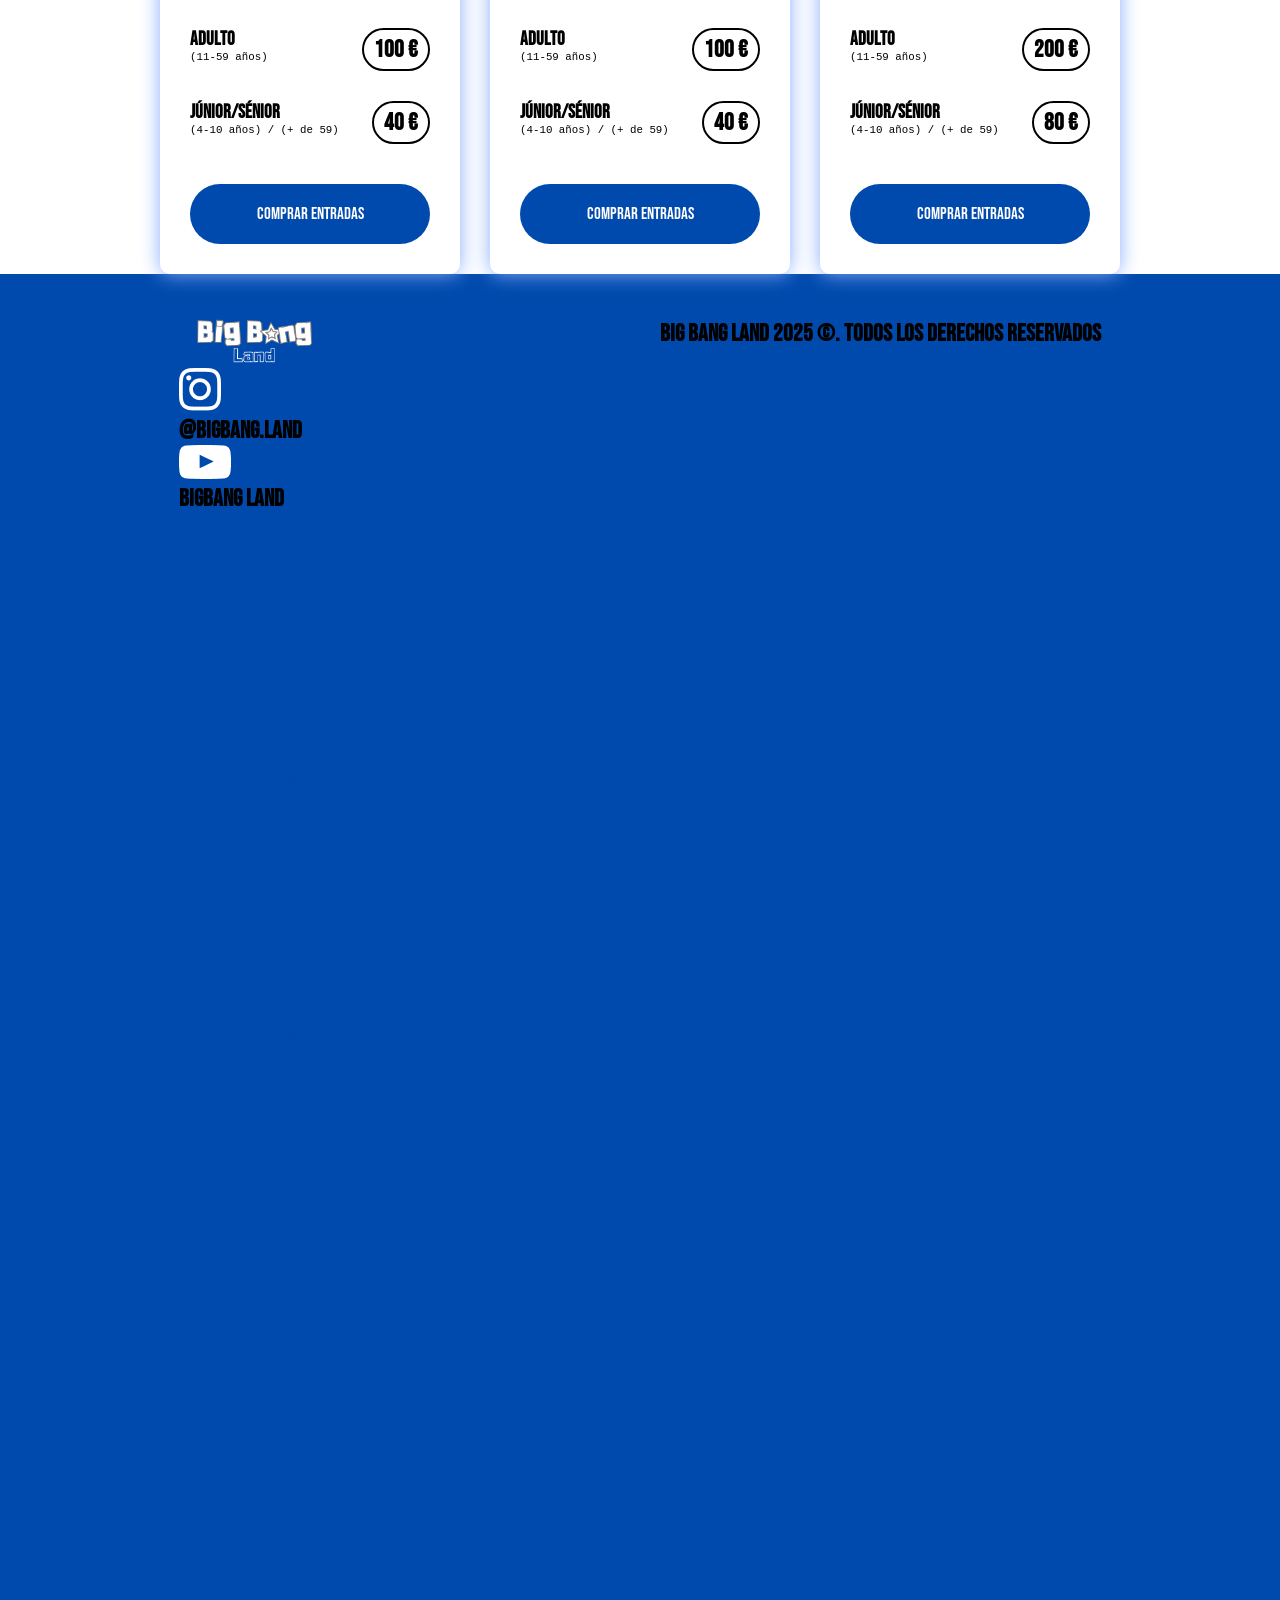
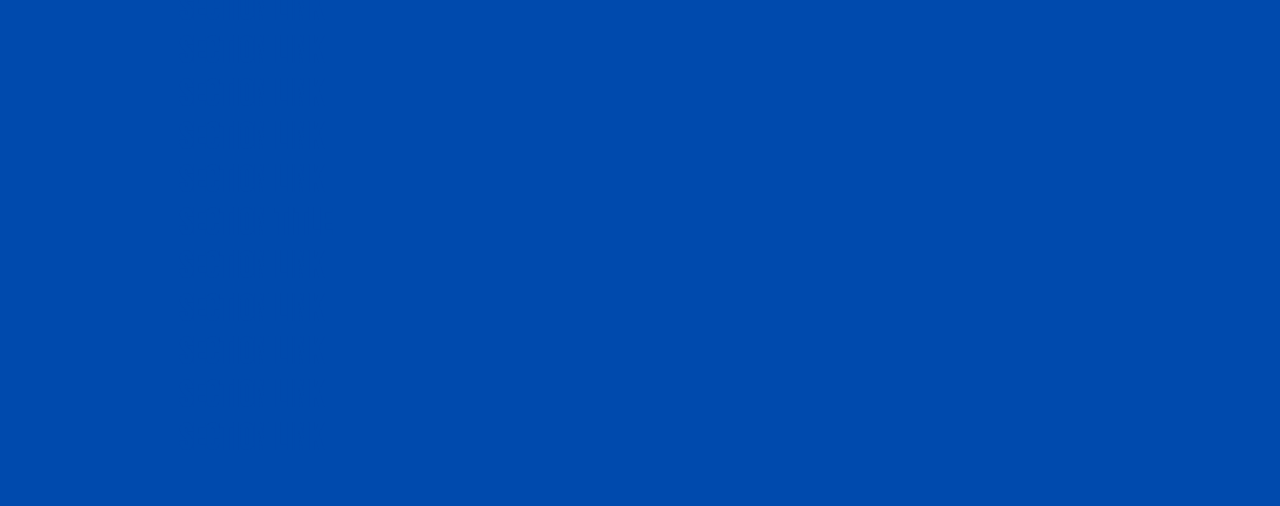
==== commit 21253c8c: "seccion de eventos" ====
--- a/entradas.html
+++ b/entradas.html
@@ -13,9 +13,9 @@
     <nav>
       <ul>
         <li><a href="index.html">Inicio</a></li>
-        <li><a href="horarios.html">Horarios</a></li>
-        <li><a href="tienda.html">Tienda</a></li>
         <li><a href="eventos.html">Eventos</a></li>
+        <li><a href="#">Horarios</a></li>
+        <li><a href="#">Tienda</a></li>
         <li class="but-entradas">
           <img src="assets/img/cupon.png" alt="cupon" class="cupon-nav">
           <a href="entradas.html">Entradas</a>
@@ -214,49 +214,80 @@
   </main>
 
   <footer>
-    <a href="index2.html"><img src="assets/logo/large_transparent.png" alt="Header Logo" class="header-logo"></a>
-        <div class="footer-section">
-            <span>FOOTER SECTION</span>
-            <a href="#">Footer section link</a>
-            <a href="#">Footer section link</a>
-            <a href="#">Footer section link</a>
-            <a href="#">Footer section link</a>
-        </div>
-        <div class="footer-section">
-            <span>FOOTER SECTION</span>
-            <a href="#">Footer section link</a>
-            <a href="#">Footer section link</a>
-            <a href="#">Footer section link</a>
-            <a href="#">Footer section link</a>
-        </div>
-        <div class="footer-section">
-            <span>FOOTER SECTION</span>
-            <a href="#">Footer section link</a>
-            <a href="#">Footer section link</a>
-            <a href="#">Footer section link</a>
-            <a href="#">Footer section link</a>
-        </div>
-        <div class="footer-section">
-            <span>FOOTER SECTION</span>
-            <a href="#">Footer section link</a>
-            <a href="#">Footer section link</a>
-            <a href="#">Footer section link</a>
-            <a href="#">Footer section link</a>
-        </div>
-        <div class="footer-section">
-            <span>FOOTER SECTION</span>
-            <a href="#">Footer section link</a>
-            <a href="#">Footer section link</a>
-            <a href="#">Footer section link</a>
-            <a href="#">Footer section link</a>
-        </div>
-        <div class="footer-section">
-            <span>FOOTER SECTION</span>
-            <a href="#">Footer section link</a>
-            <a href="#">Footer section link</a>
-            <a href="#">Footer section link</a>
-            <a href="#">Footer section link</a>
-        </div>
+    <div class="horizontal">
+      <div class="logo">
+        <img src="assets/logo/large_transparent.png" alt="Header Logo" class="header-logo">
+        <div class="social_list">
+          <div class="social">
+            <img src="assets/img/Ig.png" alt="Ig" class="social-logo">
+            <h2>@BIGBANG.LAND</h2>
+          </div>
+
+          <div class="social">
+            <img src="assets/img/Youtube.png" alt="Ig" class="social-logo">
+            <h2>BIGBANG LAND</h2>
+          </div>
+        </div>
+      </div>
+
+      <div class="section">
+        <h1>SECTION TITLE</h1>
+        <h1>SECTION LINK</h1>
+        <h1>SECTION LINK</h1>
+        <h1>SECTION LINK</h1>
+        <h1>SECTION LINK</h1>
+        <h1>SECTION LINK</h1>
+      </div>
+
+      <div class="section">
+        <h1>SECTION TITLE</h1>
+        <h1>SECTION LINK</h1>
+        <h1>SECTION LINK</h1>
+        <h1>SECTION LINK</h1>
+        <h1>SECTION LINK</h1>
+        <h1>SECTION LINK</h1>
+      </div>
+
+      <div class="section">
+        <h1>SECTION TITLE</h1>
+        <h1>SECTION LINK</h1>
+        <h1>SECTION LINK</h1>
+        <h1>SECTION LINK</h1>
+        <h1>SECTION LINK</h1>
+        <h1>SECTION LINK</h1>
+      </div>
+
+      <div class="section">
+        <h1>SECTION TITLE</h1>
+        <h1>SECTION LINK</h1>
+        <h1>SECTION LINK</h1>
+        <h1>SECTION LINK</h1>
+        <h1>SECTION LINK</h1>
+        <h1>SECTION LINK</h1>
+      </div>
+
+      <div class="section">
+        <h1>SECTION TITLE</h1>
+        <h1>SECTION LINK</h1>
+        <h1>SECTION LINK</h1>
+        <h1>SECTION LINK</h1>
+        <h1>SECTION LINK</h1>
+        <h1>SECTION LINK</h1>
+      </div>
+
+      <div class="section">
+        <h1>SECTION TITLE</h1>
+        <h1>SECTION LINK</h1>
+        <h1>SECTION LINK</h1>
+        <h1>SECTION LINK</h1>
+        <h1>SECTION LINK</h1>
+        <h1>SECTION LINK</h1>
+      </div>
+    </div>
+    <div class="copyright">
+      <h2>BIG BANG LAND 2025 ©. Todos los derechos reservados</h2>
+    </div>
+    
   </footer>
 
   <script src="scripts/script2.js"></script>
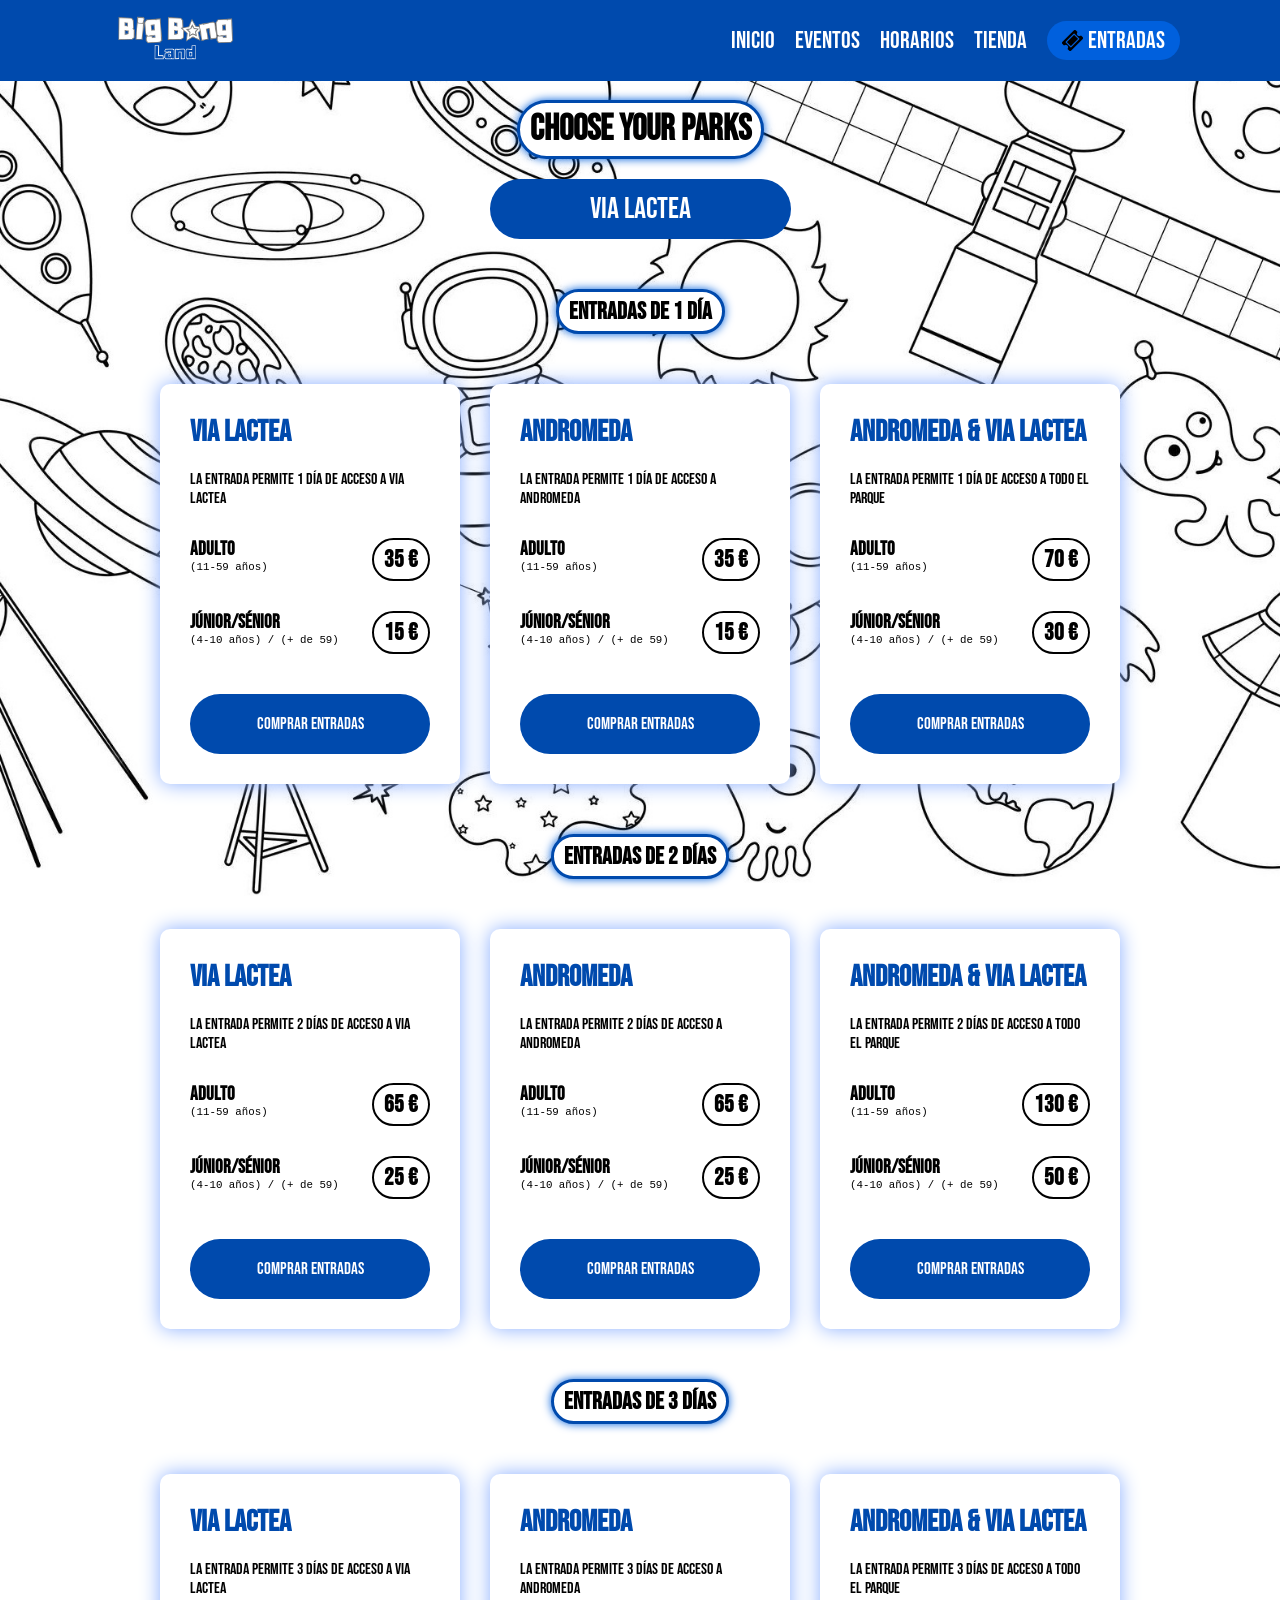
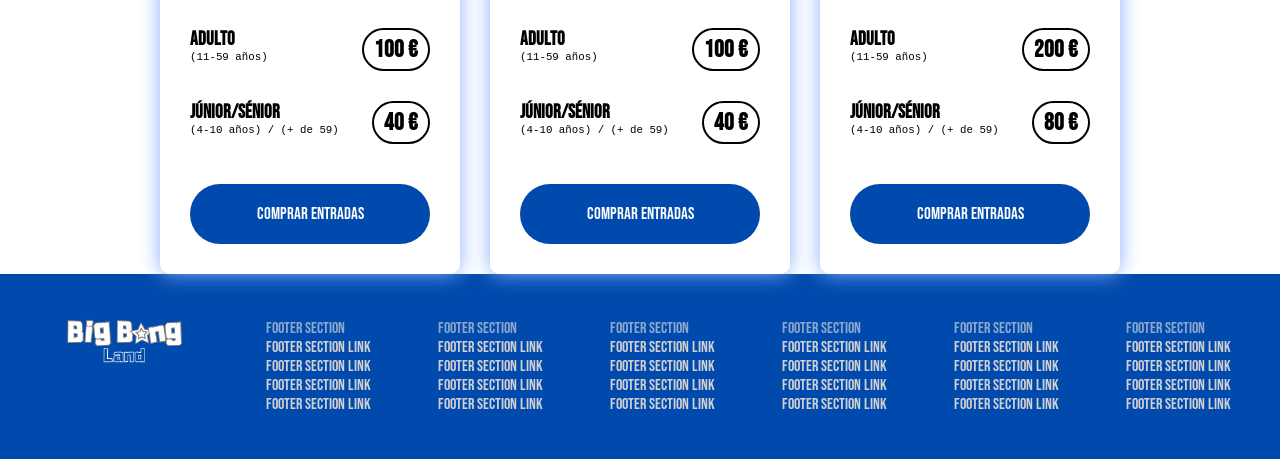
==== commit 876baed4: "Actualizado titulo de la landing page y header actualizado en entradas" ====
--- a/entradas.html
+++ b/entradas.html
@@ -14,12 +14,12 @@
       <ul>
         <li><a href="index.html">Inicio</a></li>
         <li><a href="eventos.html">Eventos</a></li>
-        <li><a href="#">Horarios</a></li>
-        <li><a href="#">Tienda</a></li>
-        <li class="but-entradas">
-          <img src="assets/img/cupon.png" alt="cupon" class="cupon-nav">
-          <a href="entradas.html">Entradas</a>
-        </li>
+        <li><a href="horarios.html">Horarios</a></li>
+        <li><a href="tienda.html">Tienda</a></li>
+        <a href="entradas.html" class="but-entradas but-entradas-checked">
+                <img src="assets/img/cupon.png" alt="cupon" class="cupon-nav">
+                Entradas
+        </a>
       </ul>
     </nav>
   </header>
@@ -214,80 +214,49 @@
   </main>
 
   <footer>
-    <div class="horizontal">
-      <div class="logo">
-        <img src="assets/logo/large_transparent.png" alt="Header Logo" class="header-logo">
-        <div class="social_list">
-          <div class="social">
-            <img src="assets/img/Ig.png" alt="Ig" class="social-logo">
-            <h2>@BIGBANG.LAND</h2>
-          </div>
-
-          <div class="social">
-            <img src="assets/img/Youtube.png" alt="Ig" class="social-logo">
-            <h2>BIGBANG LAND</h2>
-          </div>
-        </div>
-      </div>
-
-      <div class="section">
-        <h1>SECTION TITLE</h1>
-        <h1>SECTION LINK</h1>
-        <h1>SECTION LINK</h1>
-        <h1>SECTION LINK</h1>
-        <h1>SECTION LINK</h1>
-        <h1>SECTION LINK</h1>
-      </div>
-
-      <div class="section">
-        <h1>SECTION TITLE</h1>
-        <h1>SECTION LINK</h1>
-        <h1>SECTION LINK</h1>
-        <h1>SECTION LINK</h1>
-        <h1>SECTION LINK</h1>
-        <h1>SECTION LINK</h1>
-      </div>
-
-      <div class="section">
-        <h1>SECTION TITLE</h1>
-        <h1>SECTION LINK</h1>
-        <h1>SECTION LINK</h1>
-        <h1>SECTION LINK</h1>
-        <h1>SECTION LINK</h1>
-        <h1>SECTION LINK</h1>
-      </div>
-
-      <div class="section">
-        <h1>SECTION TITLE</h1>
-        <h1>SECTION LINK</h1>
-        <h1>SECTION LINK</h1>
-        <h1>SECTION LINK</h1>
-        <h1>SECTION LINK</h1>
-        <h1>SECTION LINK</h1>
-      </div>
-
-      <div class="section">
-        <h1>SECTION TITLE</h1>
-        <h1>SECTION LINK</h1>
-        <h1>SECTION LINK</h1>
-        <h1>SECTION LINK</h1>
-        <h1>SECTION LINK</h1>
-        <h1>SECTION LINK</h1>
-      </div>
-
-      <div class="section">
-        <h1>SECTION TITLE</h1>
-        <h1>SECTION LINK</h1>
-        <h1>SECTION LINK</h1>
-        <h1>SECTION LINK</h1>
-        <h1>SECTION LINK</h1>
-        <h1>SECTION LINK</h1>
-      </div>
-    </div>
-    <div class="copyright">
-      <h2>BIG BANG LAND 2025 ©. Todos los derechos reservados</h2>
-    </div>
-    
+    <a href="index2.html"><img src="assets/logo/large_transparent.png" alt="Header Logo" class="header-logo"></a>
+        <div class="footer-section">
+            <span>FOOTER SECTION</span>
+            <a href="#">Footer section link</a>
+            <a href="#">Footer section link</a>
+            <a href="#">Footer section link</a>
+            <a href="#">Footer section link</a>
+        </div>
+        <div class="footer-section">
+            <span>FOOTER SECTION</span>
+            <a href="#">Footer section link</a>
+            <a href="#">Footer section link</a>
+            <a href="#">Footer section link</a>
+            <a href="#">Footer section link</a>
+        </div>
+        <div class="footer-section">
+            <span>FOOTER SECTION</span>
+            <a href="#">Footer section link</a>
+            <a href="#">Footer section link</a>
+            <a href="#">Footer section link</a>
+            <a href="#">Footer section link</a>
+        </div>
+        <div class="footer-section">
+            <span>FOOTER SECTION</span>
+            <a href="#">Footer section link</a>
+            <a href="#">Footer section link</a>
+            <a href="#">Footer section link</a>
+            <a href="#">Footer section link</a>
+        </div>
+        <div class="footer-section">
+            <span>FOOTER SECTION</span>
+            <a href="#">Footer section link</a>
+            <a href="#">Footer section link</a>
+            <a href="#">Footer section link</a>
+            <a href="#">Footer section link</a>
+        </div>
+        <div class="footer-section">
+            <span>FOOTER SECTION</span>
+            <a href="#">Footer section link</a>
+            <a href="#">Footer section link</a>
+            <a href="#">Footer section link</a>
+            <a href="#">Footer section link</a>
+        </div>
   </footer>
 
   <script src="scripts/script2.js"></script>
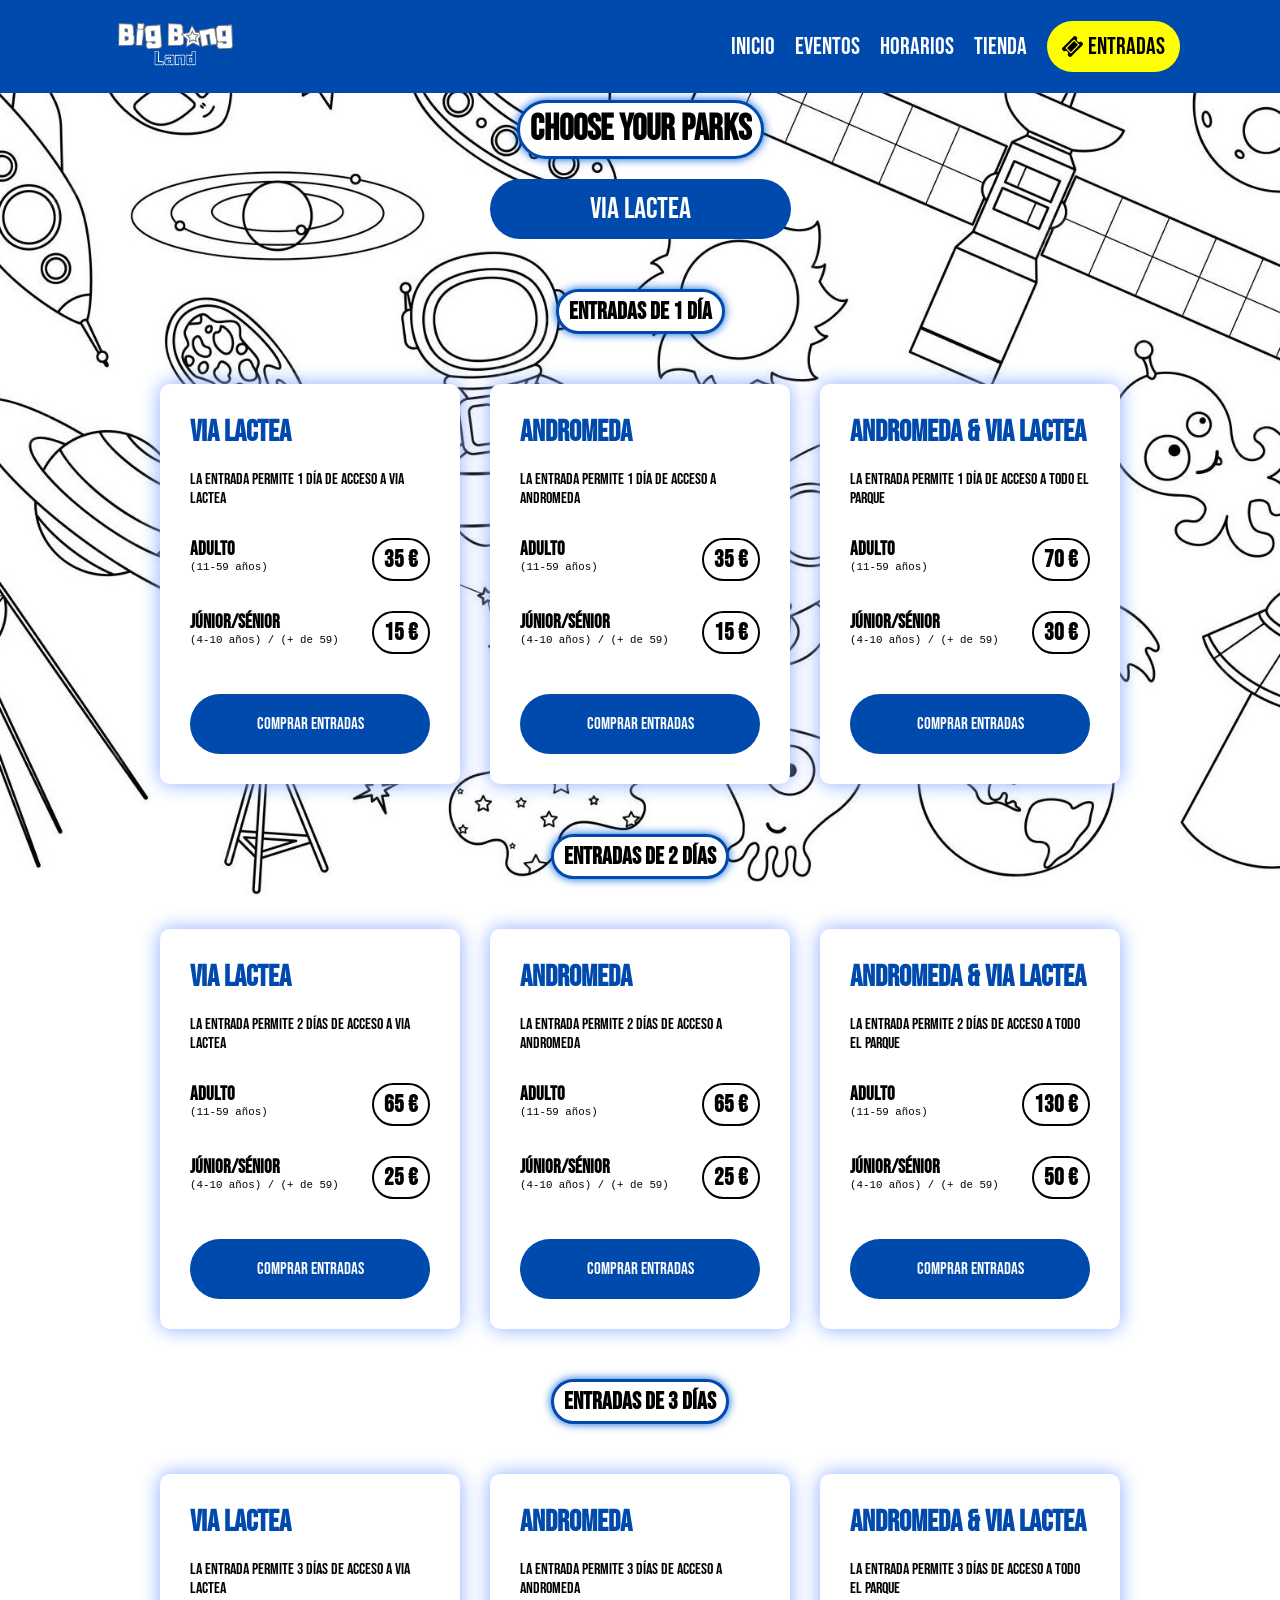
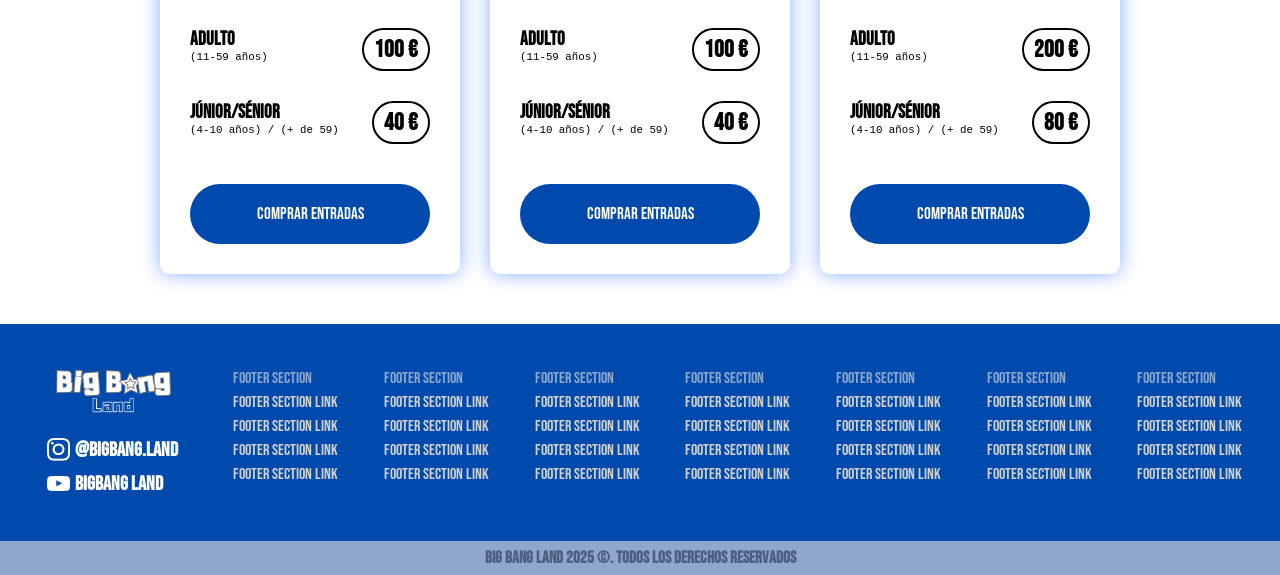
==== commit a13368e4: "Merge remote-tracking branch 'origin/develop' into develop" ====
--- a/entradas.html
+++ b/entradas.html
@@ -16,10 +16,10 @@
         <li><a href="eventos.html">Eventos</a></li>
         <li><a href="horarios.html">Horarios</a></li>
         <li><a href="tienda.html">Tienda</a></li>
-        <a href="entradas.html" class="but-entradas but-entradas-checked">
-                <img src="assets/img/cupon.png" alt="cupon" class="cupon-nav">
-                Entradas
-        </a>
+        <li class="but-entradas">
+          <img src="assets/img/cupon.png" alt="cupon" class="cupon-nav">
+          <a href="entradas.html">Entradas</a>
+        </li>
       </ul>
     </nav>
   </header>
@@ -214,49 +214,76 @@
   </main>
 
   <footer>
-    <a href="index2.html"><img src="assets/logo/large_transparent.png" alt="Header Logo" class="header-logo"></a>
-        <div class="footer-section">
-            <span>FOOTER SECTION</span>
-            <a href="#">Footer section link</a>
-            <a href="#">Footer section link</a>
-            <a href="#">Footer section link</a>
-            <a href="#">Footer section link</a>
-        </div>
-        <div class="footer-section">
-            <span>FOOTER SECTION</span>
-            <a href="#">Footer section link</a>
-            <a href="#">Footer section link</a>
-            <a href="#">Footer section link</a>
-            <a href="#">Footer section link</a>
-        </div>
-        <div class="footer-section">
-            <span>FOOTER SECTION</span>
-            <a href="#">Footer section link</a>
-            <a href="#">Footer section link</a>
-            <a href="#">Footer section link</a>
-            <a href="#">Footer section link</a>
-        </div>
-        <div class="footer-section">
-            <span>FOOTER SECTION</span>
-            <a href="#">Footer section link</a>
-            <a href="#">Footer section link</a>
-            <a href="#">Footer section link</a>
-            <a href="#">Footer section link</a>
-        </div>
-        <div class="footer-section">
-            <span>FOOTER SECTION</span>
-            <a href="#">Footer section link</a>
-            <a href="#">Footer section link</a>
-            <a href="#">Footer section link</a>
-            <a href="#">Footer section link</a>
-        </div>
-        <div class="footer-section">
-            <span>FOOTER SECTION</span>
-            <a href="#">Footer section link</a>
-            <a href="#">Footer section link</a>
-            <a href="#">Footer section link</a>
-            <a href="#">Footer section link</a>
-        </div>
+    <div class="sec-1">
+      <div class="logo">
+        <a href="index.html"><img src="assets/logo/large_transparent.png" alt="Header Logo" class="header-logo"></a>
+        <div class="social_list">
+          <div class="social">
+            <img src="assets/img/Ig.png" alt="Ig" class="social-logo">
+            <h2>@BIGBANG.LAND</h2>
+          </div>
+
+          <div class="social">
+            <img src="assets/img/Youtube.png" alt="Ig" class="social-logo">
+            <h2>BIGBANG LAND</h2>
+          </div>
+        </div>
+      </div>
+
+      <div class="footer-section">
+        <span>FOOTER SECTION</span>
+        <a href="#">Footer section link</a>
+        <a href="#">Footer section link</a>
+        <a href="#">Footer section link</a>
+        <a href="#">Footer section link</a>
+      </div>
+      <div class="footer-section">
+        <span>FOOTER SECTION</span>
+        <a href="#">Footer section link</a>
+        <a href="#">Footer section link</a>
+        <a href="#">Footer section link</a>
+        <a href="#">Footer section link</a>
+      </div>
+      <div class="footer-section">
+        <span>FOOTER SECTION</span>
+        <a href="#">Footer section link</a>
+        <a href="#">Footer section link</a>
+        <a href="#">Footer section link</a>
+        <a href="#">Footer section link</a>
+      </div>
+      <div class="footer-section">
+        <span>FOOTER SECTION</span>
+        <a href="#">Footer section link</a>
+        <a href="#">Footer section link</a>
+        <a href="#">Footer section link</a>
+        <a href="#">Footer section link</a>
+      </div>
+      <div class="footer-section">
+        <span>FOOTER SECTION</span>
+        <a href="#">Footer section link</a>
+        <a href="#">Footer section link</a>
+        <a href="#">Footer section link</a>
+        <a href="#">Footer section link</a>
+      </div>
+      <div class="footer-section">
+        <span>FOOTER SECTION</span>
+        <a href="#">Footer section link</a>
+        <a href="#">Footer section link</a>
+        <a href="#">Footer section link</a>
+        <a href="#">Footer section link</a>
+      </div>
+      <div class="footer-section">
+        <span>FOOTER SECTION</span>
+        <a href="#">Footer section link</a>
+        <a href="#">Footer section link</a>
+        <a href="#">Footer section link</a>
+        <a href="#">Footer section link</a>
+      </div>
+    </div>
+
+    <div class="sec-2">
+      <h2>BIG BANG LAND 2025 ©. Todos los derechos reservados</h2>
+    </div>
   </footer>
 
   <script src="scripts/script2.js"></script>
--- a/styles/entradas.css
+++ b/styles/entradas.css
@@ -1,5 +1,3 @@
-@import url('https://fonts.googleapis.com/css2?family=Bebas+Neue&display=swap');
-
 /* Reset básico */
 * {
   margin: 0;
@@ -10,7 +8,6 @@
 }
 
 body {
-  font-family: "Bebas Neue", sans-serif;
   margin-top: 100px;
   background-image: url("../assets/img/fondo-entradas.jpg");
   background-repeat: repeat;
--- a/styles/main-styles.css
+++ b/styles/main-styles.css
@@ -126,19 +126,34 @@
 }
 
 /* Footer */
-footer {
+.sec-1 {
   display: flex;
   flex-direction: row;
   background-color: var(--main-color);
   padding: 45px 15px;
   display: flex;
+  margin-top: 50px;
   justify-content: space-around;
   align-items: start;
 }
 
+.sec-2{
+  display: flex;
+  justify-content: center;
+  align-items: center;
+  background-color: var(--blue-gray);
+  padding: 7px;
+}
+
+.sec-2 h2{
+  color: #4D5E82;
+  font-size: 17px;
+}
+
 .footer-section {
   display: flex;
   flex-direction: column;
+  gap: 5px;
 }
 
 .footer-section span {
@@ -149,12 +164,102 @@
   color: var(--text-gray);
 }
 
+.logo{
+  display: flex;
+  flex-direction: column;
+  align-items: center;
+  gap: 20px;
+}
+
+.social_list{
+  display: flex;
+  flex-direction: column;
+  gap: 10px;
+}
+
+.social{
+  display: flex;
+  align-items: center;
+  gap: 5px;
+}
+
+.social h2{
+  color: #fff;
+  font-size: 20px;
+}
+
+.social-logo{
+  width: 23px;
+}
+
+/* Hero section */
+  
+.hero-section{
+    background-image: url("/assets/img/fondo principal.jpg");
+    background-repeat: none;
+    background-position: center;
+    max-width: 100%;
+    height: 80vh;
+}
+
+.effect{
+    max-width: 100%;
+    height: 100%;
+    background-color: rgba(0, 0, 0, 0.3);
+    color: #fff;
+    display: flex;
+    align-items: center;
+    justify-content: center;
+    gap: 400px;
+    padding-top: 50px;
+}
+
+.descuento {
+  display: flex;
+  flex-direction: column;
+  gap: 20px;
+}
+
+.descuento h1{
+  font-size: 60px;
+}
+
+.offer-mark {
+  background-color: yellow;
+  color: black;
+  text-align: center;
+  border-radius: 5px;
+}
+
 .button{
-  padding: 15px 25px;
-  font-weight: 500;
-  text-align: center;
-  border-radius: 15px;
-  border: none;
+    padding: 15px 25px;
+    font-weight: 500;
+    text-align: center;
+    border-radius: 15px;
+    border: none;
+    font-size: 25px;
+    background-color: var(--main-buttton-color);
+    color: #fff;
+    cursor: pointer;
+    transition: all 0.3s;
+}
+
+.button:hover{
+    background-color: #fff;
+    color: var(--main-color);
+    transition: all 0.3s;
+}
+
+.datos{
+  background-color: var(--main-color);
+  display: flex;
+  flex-direction: column;
+  border-radius: 30px;
+}
+
+.datos h2{
+  padding: 15px;
+  border-bottom: solid 1px #ffffffa3;
   font-size: 25px;
   background-color: var(--main-buttton-color);
   color: #fff;
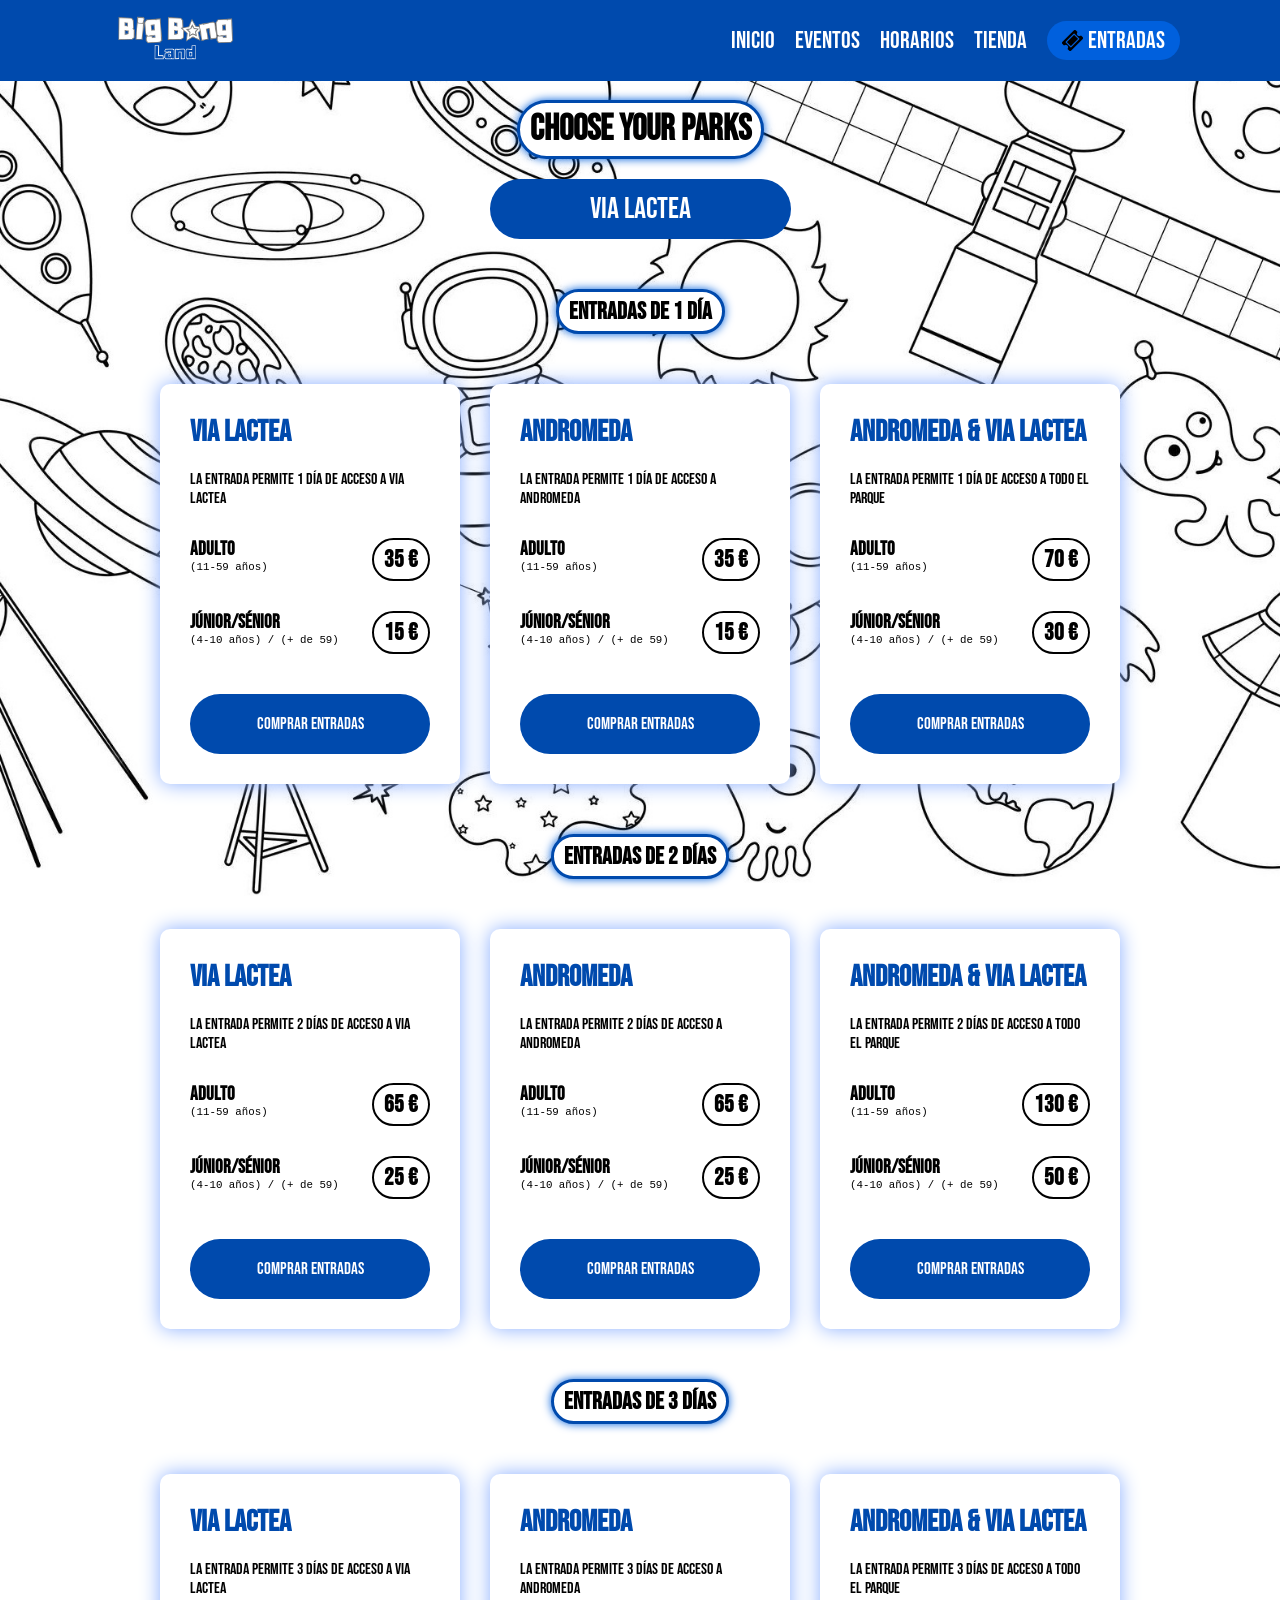
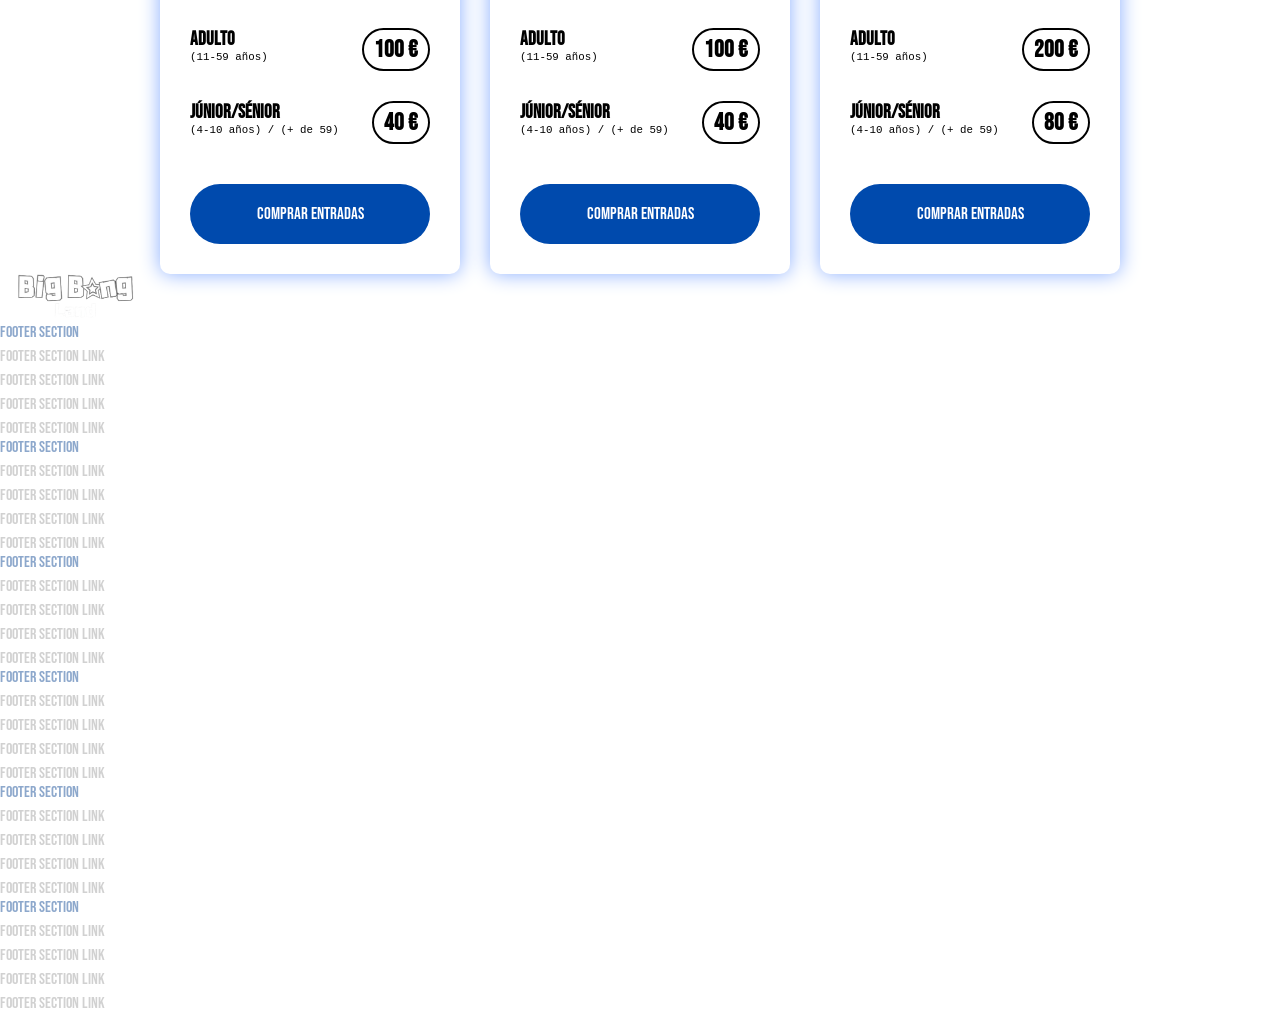
==== commit 4843ab65: "Añadir el enlace a pagina atracciones" ====
--- a/entradas.html
+++ b/entradas.html
@@ -1,12 +1,14 @@
 <!DOCTYPE html>
 <html lang="en">
+
 <head>
   <meta charset="UTF-8" />
   <meta name="viewport" content="width=device-width, initial-scale=1.0" />
   <link rel="stylesheet" href="styles/entradas.css" />
   <link rel="stylesheet" href="styles/main-styles.css">
-  <title>Entradas</title>
+  <title>ATRACCIONES</title>
 </head>
+
 <body>
   <header>
     <a href="index.html"><img src="assets/logo/large_transparent.png" alt="Header Logo" class="header-logo"></a>
@@ -16,10 +18,10 @@
         <li><a href="eventos.html">Eventos</a></li>
         <li><a href="horarios.html">Horarios</a></li>
         <li><a href="tienda.html">Tienda</a></li>
-        <li class="but-entradas">
+        <a href="entradas.html" class="but-entradas but-entradas-checked">
           <img src="assets/img/cupon.png" alt="cupon" class="cupon-nav">
-          <a href="entradas.html">Entradas</a>
-        </li>
+          Entradas
+        </a>
       </ul>
     </nav>
   </header>
@@ -48,13 +50,23 @@
           <p>La entrada permite 1 día de acceso a Via Lactea</p>
 
           <div class="prices">
-            <div class="person"><h3>Adulto <h5>(11-59 años)</h5></h3></div>
-            <div class="price"><h2>35 €</h2></div>
-          </div>
-
-          <div class="prices">
-            <div class="person"><h3>Júnior/Sénior <h5>(4-10 años) / (+ de 59)</h5></h3></div>
-            <div class="price"><h2>15 €</h2></div>
+            <div class="person">
+              <h3>Adulto <h5>(11-59 años)</h5>
+              </h3>
+            </div>
+            <div class="price">
+              <h2>35 €</h2>
+            </div>
+          </div>
+
+          <div class="prices">
+            <div class="person">
+              <h3>Júnior/Sénior <h5>(4-10 años) / (+ de 59)</h5>
+              </h3>
+            </div>
+            <div class="price">
+              <h2>15 €</h2>
+            </div>
           </div>
 
           <button>Comprar entradas</button>
@@ -65,13 +77,23 @@
           <p>La entrada permite 1 día de acceso a Andromeda</p>
 
           <div class="prices">
-            <div class="person"><h3>Adulto <h5>(11-59 años)</h5></h3></div>
-            <div class="price"><h2>35 €</h2></div>
-          </div>
-
-          <div class="prices">
-            <div class="person"><h3>Júnior/Sénior <h5>(4-10 años) / (+ de 59)</h5></h3></div>
-            <div class="price"><h2>15 €</h2></div>
+            <div class="person">
+              <h3>Adulto <h5>(11-59 años)</h5>
+              </h3>
+            </div>
+            <div class="price">
+              <h2>35 €</h2>
+            </div>
+          </div>
+
+          <div class="prices">
+            <div class="person">
+              <h3>Júnior/Sénior <h5>(4-10 años) / (+ de 59)</h5>
+              </h3>
+            </div>
+            <div class="price">
+              <h2>15 €</h2>
+            </div>
           </div>
 
           <button>Comprar entradas</button>
@@ -82,22 +104,32 @@
           <p>La entrada permite 1 día de acceso a todo el parque</p>
 
           <div class="prices">
-            <div class="person"><h3>Adulto <h5>(11-59 años)</h5></h3></div>
-            <div class="price"><h2>70 €</h2></div>
-          </div>
-
-          <div class="prices">
-            <div class="person"><h3>Júnior/Sénior <h5>(4-10 años) / (+ de 59)</h5></h3></div>
-            <div class="price"><h2>30 €</h2></div>
-          </div>
-
-          <button>Comprar entradas</button>
-        </div>
-        
+            <div class="person">
+              <h3>Adulto <h5>(11-59 años)</h5>
+              </h3>
+            </div>
+            <div class="price">
+              <h2>70 €</h2>
+            </div>
+          </div>
+
+          <div class="prices">
+            <div class="person">
+              <h3>Júnior/Sénior <h5>(4-10 años) / (+ de 59)</h5>
+              </h3>
+            </div>
+            <div class="price">
+              <h2>30 €</h2>
+            </div>
+          </div>
+
+          <button>Comprar entradas</button>
+        </div>
+
       </div>
 
       <h2>Entradas de 2 días</h2>
-      
+
       <div class="entradas">
 
         <div class="entrada">
@@ -105,13 +137,23 @@
           <p>La entrada permite 2 días de acceso a Via Lactea</p>
 
           <div class="prices">
-            <div class="person"><h3>Adulto <h5>(11-59 años)</h5></h3></div>
-            <div class="price"><h2>65 €</h2></div>
-          </div>
-
-          <div class="prices">
-            <div class="person"><h3>Júnior/Sénior <h5>(4-10 años) / (+ de 59)</h5></h3></div>
-            <div class="price"><h2>25 €</h2></div>
+            <div class="person">
+              <h3>Adulto <h5>(11-59 años)</h5>
+              </h3>
+            </div>
+            <div class="price">
+              <h2>65 €</h2>
+            </div>
+          </div>
+
+          <div class="prices">
+            <div class="person">
+              <h3>Júnior/Sénior <h5>(4-10 años) / (+ de 59)</h5>
+              </h3>
+            </div>
+            <div class="price">
+              <h2>25 €</h2>
+            </div>
           </div>
 
           <button>Comprar entradas</button>
@@ -122,13 +164,23 @@
           <p>La entrada permite 2 días de acceso a Andromeda</p>
 
           <div class="prices">
-            <div class="person"><h3>Adulto <h5>(11-59 años)</h5></h3></div>
-            <div class="price"><h2>65 €</h2></div>
-          </div>
-
-          <div class="prices">
-            <div class="person"><h3>Júnior/Sénior <h5>(4-10 años) / (+ de 59)</h5></h3></div>
-            <div class="price"><h2>25 €</h2></div>
+            <div class="person">
+              <h3>Adulto <h5>(11-59 años)</h5>
+              </h3>
+            </div>
+            <div class="price">
+              <h2>65 €</h2>
+            </div>
+          </div>
+
+          <div class="prices">
+            <div class="person">
+              <h3>Júnior/Sénior <h5>(4-10 años) / (+ de 59)</h5>
+              </h3>
+            </div>
+            <div class="price">
+              <h2>25 €</h2>
+            </div>
           </div>
 
           <button>Comprar entradas</button>
@@ -139,13 +191,23 @@
           <p>La entrada permite 2 días de acceso a todo el parque</p>
 
           <div class="prices">
-            <div class="person"><h3>Adulto <h5>(11-59 años)</h5></h3></div>
-            <div class="price"><h2>130 €</h2></div>
-          </div>
-
-          <div class="prices">
-            <div class="person"><h3>Júnior/Sénior <h5>(4-10 años) / (+ de 59)</h5></h3></div>
-            <div class="price"><h2>50 €</h2></div>
+            <div class="person">
+              <h3>Adulto <h5>(11-59 años)</h5>
+              </h3>
+            </div>
+            <div class="price">
+              <h2>130 €</h2>
+            </div>
+          </div>
+
+          <div class="prices">
+            <div class="person">
+              <h3>Júnior/Sénior <h5>(4-10 años) / (+ de 59)</h5>
+              </h3>
+            </div>
+            <div class="price">
+              <h2>50 €</h2>
+            </div>
           </div>
 
           <button>Comprar entradas</button>
@@ -162,13 +224,23 @@
           <p>La entrada permite 3 días de acceso a Via Lactea</p>
 
           <div class="prices">
-            <div class="person"><h3>Adulto <h5>(11-59 años)</h5></h3></div>
-            <div class="price"><h2>100 €</h2></div>
-          </div>
-
-          <div class="prices">
-            <div class="person"><h3>Júnior/Sénior <h5>(4-10 años) / (+ de 59)</h5></h3></div>
-            <div class="price"><h2>40 €</h2></div>
+            <div class="person">
+              <h3>Adulto <h5>(11-59 años)</h5>
+              </h3>
+            </div>
+            <div class="price">
+              <h2>100 €</h2>
+            </div>
+          </div>
+
+          <div class="prices">
+            <div class="person">
+              <h3>Júnior/Sénior <h5>(4-10 años) / (+ de 59)</h5>
+              </h3>
+            </div>
+            <div class="price">
+              <h2>40 €</h2>
+            </div>
           </div>
 
           <button>Comprar entradas</button>
@@ -179,13 +251,23 @@
           <p>La entrada permite 3 días de acceso a Andromeda</p>
 
           <div class="prices">
-            <div class="person"><h3>Adulto <h5>(11-59 años)</h5></h3></div>
-            <div class="price"><h2>100 €</h2></div>
-          </div>
-
-          <div class="prices">
-            <div class="person"><h3>Júnior/Sénior <h5>(4-10 años) / (+ de 59)</h5></h3></div>
-            <div class="price"><h2>40 €</h2></div>
+            <div class="person">
+              <h3>Adulto <h5>(11-59 años)</h5>
+              </h3>
+            </div>
+            <div class="price">
+              <h2>100 €</h2>
+            </div>
+          </div>
+
+          <div class="prices">
+            <div class="person">
+              <h3>Júnior/Sénior <h5>(4-10 años) / (+ de 59)</h5>
+              </h3>
+            </div>
+            <div class="price">
+              <h2>40 €</h2>
+            </div>
           </div>
 
           <button>Comprar entradas</button>
@@ -196,96 +278,80 @@
           <p>La entrada permite 3 días de acceso a todo el parque</p>
 
           <div class="prices">
-            <div class="person"><h3>Adulto <h5>(11-59 años)</h5></h3></div>
-            <div class="price"><h2>200 €</h2></div>
-          </div>
-
-          <div class="prices">
-            <div class="person"><h3>Júnior/Sénior <h5>(4-10 años) / (+ de 59)</h5></h3></div>
-            <div class="price"><h2>80 €</h2></div>
-          </div>
-
-          <button>Comprar entradas</button>
-        </div>
-        
+            <div class="person">
+              <h3>Adulto <h5>(11-59 años)</h5>
+              </h3>
+            </div>
+            <div class="price">
+              <h2>200 €</h2>
+            </div>
+          </div>
+
+          <div class="prices">
+            <div class="person">
+              <h3>Júnior/Sénior <h5>(4-10 años) / (+ de 59)</h5>
+              </h3>
+            </div>
+            <div class="price">
+              <h2>80 €</h2>
+            </div>
+          </div>
+
+          <button>Comprar entradas</button>
+        </div>
+
       </div>
 
     </section>
   </main>
 
   <footer>
-    <div class="sec-1">
-      <div class="logo">
-        <a href="index.html"><img src="assets/logo/large_transparent.png" alt="Header Logo" class="header-logo"></a>
-        <div class="social_list">
-          <div class="social">
-            <img src="assets/img/Ig.png" alt="Ig" class="social-logo">
-            <h2>@BIGBANG.LAND</h2>
-          </div>
-
-          <div class="social">
-            <img src="assets/img/Youtube.png" alt="Ig" class="social-logo">
-            <h2>BIGBANG LAND</h2>
-          </div>
-        </div>
-      </div>
-
-      <div class="footer-section">
-        <span>FOOTER SECTION</span>
-        <a href="#">Footer section link</a>
-        <a href="#">Footer section link</a>
-        <a href="#">Footer section link</a>
-        <a href="#">Footer section link</a>
-      </div>
-      <div class="footer-section">
-        <span>FOOTER SECTION</span>
-        <a href="#">Footer section link</a>
-        <a href="#">Footer section link</a>
-        <a href="#">Footer section link</a>
-        <a href="#">Footer section link</a>
-      </div>
-      <div class="footer-section">
-        <span>FOOTER SECTION</span>
-        <a href="#">Footer section link</a>
-        <a href="#">Footer section link</a>
-        <a href="#">Footer section link</a>
-        <a href="#">Footer section link</a>
-      </div>
-      <div class="footer-section">
-        <span>FOOTER SECTION</span>
-        <a href="#">Footer section link</a>
-        <a href="#">Footer section link</a>
-        <a href="#">Footer section link</a>
-        <a href="#">Footer section link</a>
-      </div>
-      <div class="footer-section">
-        <span>FOOTER SECTION</span>
-        <a href="#">Footer section link</a>
-        <a href="#">Footer section link</a>
-        <a href="#">Footer section link</a>
-        <a href="#">Footer section link</a>
-      </div>
-      <div class="footer-section">
-        <span>FOOTER SECTION</span>
-        <a href="#">Footer section link</a>
-        <a href="#">Footer section link</a>
-        <a href="#">Footer section link</a>
-        <a href="#">Footer section link</a>
-      </div>
-      <div class="footer-section">
-        <span>FOOTER SECTION</span>
-        <a href="#">Footer section link</a>
-        <a href="#">Footer section link</a>
-        <a href="#">Footer section link</a>
-        <a href="#">Footer section link</a>
-      </div>
-    </div>
-
-    <div class="sec-2">
-      <h2>BIG BANG LAND 2025 ©. Todos los derechos reservados</h2>
+    <a href="index2.html"><img src="assets/logo/large_transparent.png" alt="Header Logo" class="header-logo"></a>
+    <div class="footer-section">
+      <span>FOOTER SECTION</span>
+      <a href="#">Footer section link</a>
+      <a href="#">Footer section link</a>
+      <a href="#">Footer section link</a>
+      <a href="#">Footer section link</a>
+    </div>
+    <div class="footer-section">
+      <span>FOOTER SECTION</span>
+      <a href="#">Footer section link</a>
+      <a href="#">Footer section link</a>
+      <a href="#">Footer section link</a>
+      <a href="#">Footer section link</a>
+    </div>
+    <div class="footer-section">
+      <span>FOOTER SECTION</span>
+      <a href="#">Footer section link</a>
+      <a href="#">Footer section link</a>
+      <a href="#">Footer section link</a>
+      <a href="#">Footer section link</a>
+    </div>
+    <div class="footer-section">
+      <span>FOOTER SECTION</span>
+      <a href="#">Footer section link</a>
+      <a href="#">Footer section link</a>
+      <a href="#">Footer section link</a>
+      <a href="#">Footer section link</a>
+    </div>
+    <div class="footer-section">
+      <span>FOOTER SECTION</span>
+      <a href="#">Footer section link</a>
+      <a href="#">Footer section link</a>
+      <a href="#">Footer section link</a>
+      <a href="#">Footer section link</a>
+    </div>
+    <div class="footer-section">
+      <span>FOOTER SECTION</span>
+      <a href="#">Footer section link</a>
+      <a href="#">Footer section link</a>
+      <a href="#">Footer section link</a>
+      <a href="#">Footer section link</a>
     </div>
   </footer>
 
   <script src="scripts/script2.js"></script>
 </body>
+
 </html>
